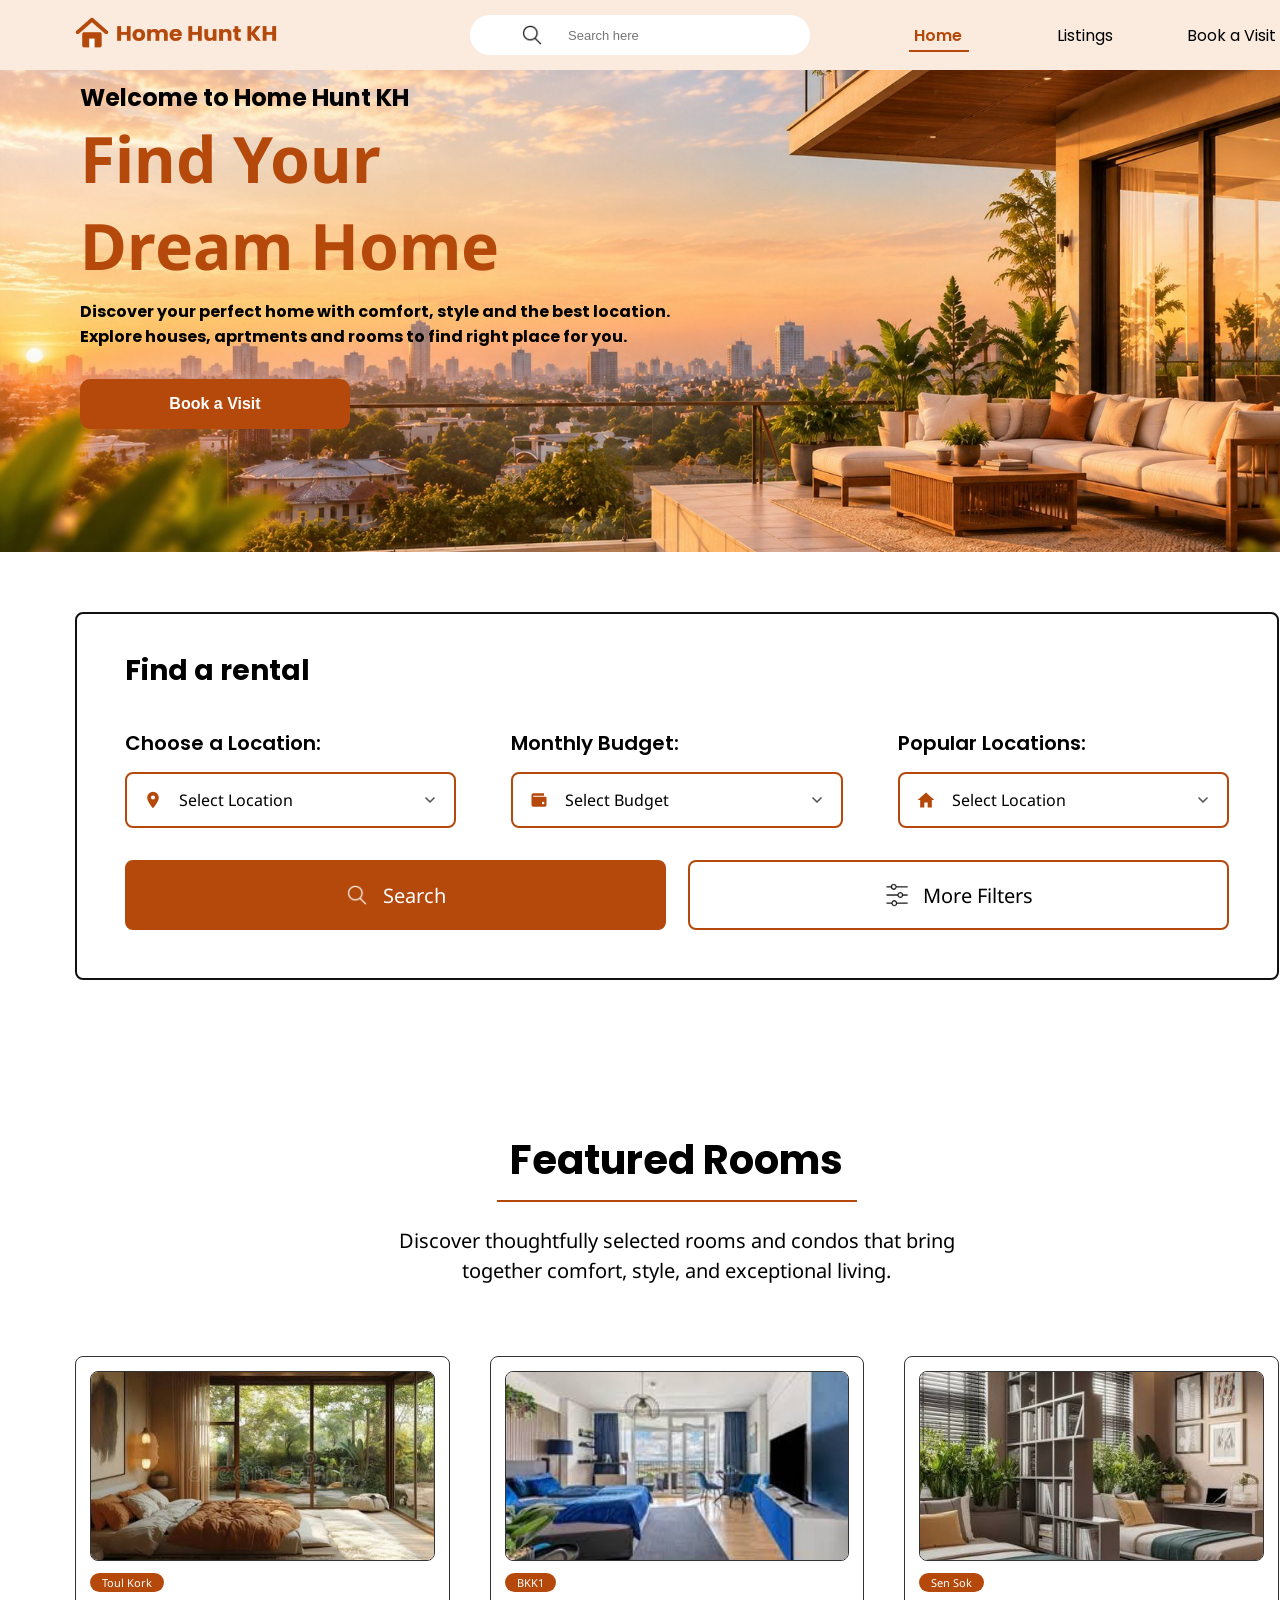
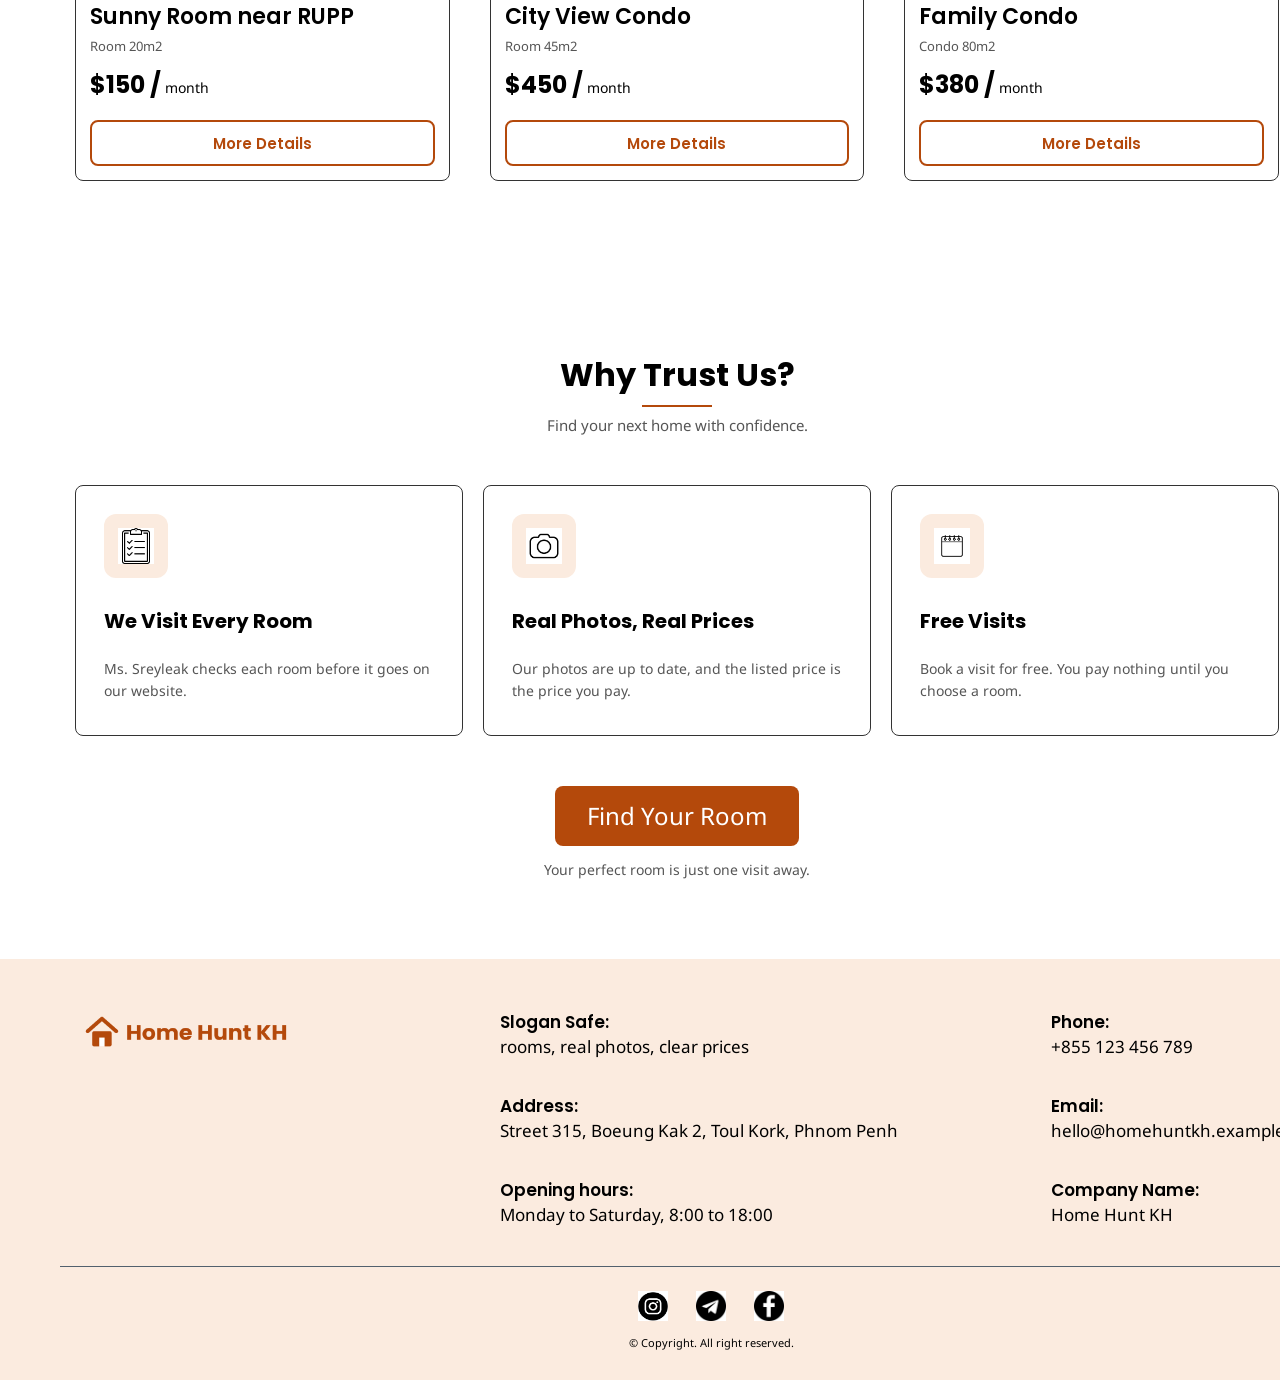
==== index.html @ c5d06da5 "New One" ====
<!DOCTYPE html>
<html lang="en">
<head>
    <meta charset="UTF-8">
    <meta name="viewport" content="width=device-width, initial-scale=1.0">
    <title>Home Page</title>
    <link rel="stylesheet" href="style.css">
    <link rel="icon" href="/Picture/">
    <link rel="preconnect" href="https://fonts.googleapis.com">
    <link rel="preconnect" href="https://fonts.gstatic.com" crossorigin>
    <link href="https://fonts.googleapis.com/css2?family=Noto+Sans:wght@400;600&family=Poppins:wght@400;600;700&display=swap" rel="stylesheet">
    <script>
        document.addEventListener('DOMContentLoaded', function () {
            const links = document.querySelectorAll('.nav-bar-header a');
            const currentPage = window.location.pathname.split('/').pop() || 'index.html';

            function setActive(activeLink) {
                links.forEach(function (l) {
                    l.classList.remove('active');
                });
                activeLink.classList.add('active');
            }

            links.forEach(function (link) {
                // if the link goes to the page you are on, mark it active
                if (link.getAttribute('href') === currentPage) {
                    setActive(link);
                }

                // when you click a link, move the active style to it
                link.addEventListener('click', function () {
                    setActive(link);
                });
            });
        });
    </script>
</head>
<body>

    <!--Top of the website-->
    <header>
        <div class="container-header">

            <div class="logo-icon-header">
                <img src="/image/logo.png" alt="logo" style="width: 231px; height: 47px;">
            </div>
            
            <div class="search-header">
                <div class="icon-search">
                    <img src="/image/icon search.jpg" alt="icon">
                    <input type="text" placeholder="Search here">
                </div>
            </div>

            <div class="nav-bar-header">
                <a href="#" class="active" data-text="Home">Home</a>
                <a href="#" data-text="Listings">Listings</a>
                <a href="#" data-text="Book a Visit">Book a Visit</a>
            </div>

        </div>
    </header>

    <!--Body of the website-->
    <main>
        <section>
            <div class="container-main">
                <div>
                    <span  class="t1">Welcome to Home Hunt KH</span>
                </div>
                <div>
                    <span  class="t2">Find Your</span>
                    <span  class="t-2">Dream Home</span>
                </div>
                <div class="box-text-main">
                    <span  class="t3">Discover your perfect home with comfort, style and the best location.
                    </span>
                    <span  class="t-3">Explore houses, aprtments and rooms to find right place for you.</span>
                </div>
                <div class="btn-main">
                    <button onclick="window.location.href='#'">Book a Visit</button>
                </div>
            </div>
        </section>

        <section>
            <div class="container-filter">
                <span>Find a rental</span>
                <div class="location-filter">
                    <label for="location">Choose a Location:</label>
                    <select id="location" name="location">
                        <option value="">Select Location</option>
                        <option value="phnom-penh">Phnom Penh</option>
                        <option value="battambang">Battambang</option>
                        <option value="siem-reap">Siem Reap</option>
                        <option value="kampot">Kampot</option>
                        <option value="kep">Kep</option>
                        <option value="preas-sihaknuk">Preas Sihaknuk</option>
                        <option value="koh-kong">Koh Kong</option>
                        <option value="mundulkiri">Mundulkiri</option>
                    </select>
                </div>
                <div class="monthly-filter">
                    <label for="budget">Monthly Budget:</label>

                    <select id="budget" name="budget">
                        <option value="">Select Budget</option>
                        <option value="49.99">$49.99 - $200</option>
                        <option value="200">$200 - $500</option>
                        <option value="500">$500 - $1,000</option>
                        <option value="1000">$1,000 - $1,500</option>
                        <option value="1500">$1,500 - $1,999</option>
                    </select>
                </div>
                <div class="located-filter">
                    <label for="location">Popular Locations:</label>

                    <select id="location" name="location">
                        <option value="">Select Location</option>
                        <option value="boeung-kak">Boeung Kak</option>
                        <option value="toul-kork">Toul Kork</option>
                        <option value="bkk1">BKK1</option>
                        <option value="russian-market">Russian Market</option>
                        <option value="sen-sok">Sen Sok</option>
                        <option value="chroy-changvar">Chroy Changvar</option>
                        <option value="tuol-tom-poung">Tuol Tom Poung</option>
                    </select>
                </div>

                <div class="search-main">
                    <img src="/image/icon search.jpg" alt="search" style="  width: 24px;
                    height: 24px;">
                    <a href="#">Search</a>
                </div>

                <div class="filter-more">
                    <img src="/image/filter.jpg" alt="more filters" style="  width: 24px;
                    height: 24px;">
                    <a href="more.html">More Filters</a>
                </div>
            </div>
        </section>

        <section>
            <div class="container-features">
                <div class="text-features">
                    <h3>Featured Rooms</h3>
                    <div class="line-feature"></div>
                    <p> 
                        Discover thoughtfully selected rooms and condos 
                        that bring together comfort, style, and exceptional living.
                    </p>
                </div>
                <div class="box1">
                    <img src="image/pic1.jpg" alt="Picture1" style="width: auto; height: 190px;">
                    <div class="tag1">
                        <p>Toul Kork</p>
                    </div>
                    <p>Sunny Room near RUPP</p>
                    <p>Room 20m2</p>
                    <span>$150 /</span><p>month</p>
                    <div class="button-box1">
                        <a href="#">More Details</a>
                    </div>
                </div>

                <div class="box2">
                    <img src="image/pic4.jpg" alt="Picture4">
                    <div class="tag2">
                        <p>BKK1</p>
                    </div>
                    <p>City View Condo</p>
                    <p>Room 45m2</p>
                    <span>$450 /</span><p>month</p>
                    <div class="button-box1">
                        <a href="#">More Details</a>
                    </div>
                </div>

                <div class="box3">
                    <img src="/image/pic7.jpg" alt="Picture7">
                    <div class="tag3">
                        <p>Sen Sok</p>
                    </div>
                    <p>Family Condo</p>
                    <p>Condo 80m2</p>
                    <span>$380 /</span><p>month</p>
                    <div class="button-box1">
                        <a href="#">More Details</a>
                    </div>
                </div>
            </div>
        </section>

        <section>
            <div class="container-trust">
                <div class="text-trust">
                    <h3>Why Trust Us?</h3>
                    <div class="line-feature"></div>
                    <p> 
                        Find your next home with confidence.
                    </p>
                </div>
                <div class="con1">
                    <img src="/image/check.jpg" alt="Icon">
                    <span>We Visit Every Room</span>
                    <p>
                        Ms. Sreyleak checks each room
                        before it goes on our website.
                    </p>
                </div>

                <div class="con2">
                    <img src="/image/camera.jpg" alt="Icon">
                    <span> Real Photos, Real Prices</span>
                    <p>
                        Our photos are up to date, and
                        the listed price is the price you pay.
                    </p>
                </div>

                <div class="con3">
                    <img src="/image/calendar.jpg" alt="Icon">
                    <span>Free Visits</span>
                    <p>
                        Book a visit for free.
                        You pay nothing until you choose a room.
                    </p>
                </div>

                <div class="con-find">
                    <a href="#">Find Your Room</a>
                    <p>Your perfect room is just one visit away.</p>
                </div>
            </div>
        </section>

    </main>

    <!--Footer of the website-->
     <footer>

        <div class="container-footer">
            <div class="logo-footer">
                <img src="/image/logo.png" alt="logo" style="width: 231px; height: 47px;">
            </div>

            <div class="text-left">
                <div>
                    <p>Slogan Safe:</p>
                    <p>rooms, real photos, clear prices</p>
                </div>

                <div>
                    <p>Address:</p>
                    <p>Street 315, Boeung Kak 2, Toul Kork, Phnom Penh</p>
                </div>

                <div>
                    <p>Opening hours:</p>
                    <p>Monday to Saturday, 8:00 to 18:00</p>
                </div>

            </div>

            <div class="text-right">
                <div>
                    <p>Phone:</p>
                    <p>+855 123 456 789</p>
                </div>
                <div>
                    <p>Email:</p>
                    <p>hello@homehuntkh.example</p>
                </div>

                <div>
                    <p>Company Name:</p>
                    <p>Home Hunt KH</p>
                </div>

            </div>

            <div class="line"></div>

            <div class="container-footer-social">
                <div><a href="#"><img src="/image/instagram.jpg" alt="instagram" style="width: 30px; height: 30px;"></a></div>
                <div><a href="#"><img src="/image/telegram.jpg"  alt="telegram" style="width: 30px; height: 30px;"></a></div>
                <div><a href="#"><img src="/image/facebook.jpg"  alt="facebook" style="width: 30px; height: 30px;"></a></div>
                <div>&copy; Copyright. All right reserved.</div>
            </div>
        </div>

     </footer>
</body>
</html>
---- style.css ----
*{
    margin: 0;
    padding: 0;
    box-sizing: border-box;
    overflow-x: hidden;
    width: 1440px;
}
/*Header of the website*/
header{
    position: fixed;
    top: 0;
    left: 0;
    width: 100%;
    z-index: 1000;
}
.container-header{
     width: 1440px;
    height: 70px;

    background-color: #FBEBDF;

    padding-left: 60px;

    display: flex;
    flex-direction: row;
    justify-content: space-around;
    align-items: center;

}
.icon-search {
    width: 340px;
    height: 40px;
    background-color: white;
    border-radius: 30px;
    padding-left: 50px;
    padding-right: 24px;
    display: flex;
    align-items: center;
    gap: 24px;
}

.icon-search img {
    width: 24px;
    height: 24px;
    }

    .icon-search input {
    flex: 1;
    border: none;
    outline: none;
    background: transparent;
    font-size: 13px;
}
.nav-bar-header{
    display: flex;
    justify-content: space-between;
    align-items: center;
    gap: 30px;

    font-family: 'Poppins', 'Noto Sans', sans-serif;
    font-size: 16px;

    margin-right: 150px;
}

.nav-bar-header a{
    position: relative;
    display: inline-flex;
    flex-direction: column;
    align-items: center;
    padding: 4px 0;

    text-decoration: none;
    color: #000;
    transition: color 0.3s ease;
}

.nav-bar-header a::before{
    content: attr(data-text);
    font-weight: 600;
    height: 0;
    overflow: hidden;
    visibility: hidden;
}

/* the line under the text */
.nav-bar-header a::after{
    content: "";
    position: absolute;
    left: 0;
    bottom: 0;
    width: 60px;
    height: 2px;
    background-color: #B4490B;          

    transform: scaleX(0);               
    transform-origin: left;             
    transition: transform 0.3s ease;

    margin-left: 29px;
}

/* on hover (and keyboard focus) */
.nav-bar-header a:hover,
.nav-bar-header a:focus-visible{
    color: #B4490B;
    font-weight: 600;
}

.nav-bar-header a:hover::after,
.nav-bar-header a:focus-visible::after{
    transform: scaleX(1);               
}
.nav-bar-header a.active{
    color: #B4490B;
    font-weight: 600;
}

.nav-bar-header a.active::after{
    transform: scaleX(1);
}
/*Hero Section*/
.container-main{
    width: 100%;
    height: 552px;

    display: flex;
    flex-direction: column;
    flex-wrap: wrap;

    padding-left: 80px;
    padding-top: 80px;

    background-image: url(/image/herosec.jpg);
    background-position: center;
    background-repeat: no-repeat;
    background-size: cover;
}
.box-text-main{
    margin-top: 10px;
}
.t1{
    font-size: 24px;
    font-family: 'Poppins', sans-serif;
    font-weight: bold;
}
.t2{
    font-size: 64px;
    color: #B4490B;
    font-family: 'Noto Sans', sans-serif;
    font-weight: bold;
}
.t-2{
    font-size: 64px;
    color: #B4490B;

    flex-direction: column;
    display: flex;

    font-family: 'Noto Sans', sans-serif;
    font-weight: bold;
}
.t3{
    font-size: 16px;
    font-family: 'Poppins', 'Noto Sans', sans-serif;
    font-weight: bold;
}
.t-3{
    font-size: 16px;

    flex-direction: column;
    display: flex;

    font-family: 'Poppins', sans-serif;
    font-weight: bold;
}
.btn-main{
    margin-top: 30px;
}
.btn-main button{
    width: 270px;
    height: 50px;

    background-color: #B4490B;
    color: #fff;

    font-size: 16px;
    font-weight: bold;

    border-radius: 10px;
    border: none;

    cursor: pointer;
}
/*filter in main*/
.container-filter{
    width: 1204px;
    margin: 60px 0 60px 75px;
    padding: 36px 48px 48px 48px;

    display: flex;
    flex-wrap: wrap;
    justify-content: space-between;

    background-color: #fff;
    border: 2px solid #111;
    border-radius: 8px;
}

.container-filter *{
    width: auto;
    overflow: visible;
}

.container-filter > span{
    flex: 0 0 100%;
    margin-bottom: 36px;

    font-family: 'Poppins', 'Noto Sans', sans-serif;
    font-size: 28px;
    font-weight: 700;
    color: #000;
}

.container-filter .location-filter,
.container-filter .monthly-filter,
.container-filter .located-filter{
    width: 30%;
    margin-bottom: 32px;
}

.container-filter label{
    display: block;
    margin-bottom: 14px;

    font-family: 'Poppins', 'Noto Sans', sans-serif;
    font-size: 20px;
    font-weight: 600;
    color: #000;
}

.container-filter select{
    width: 100%;
    height: 56px;
    padding: 0 44px 0 52px;

    font-family: 'Noto Sans', sans-serif;
    font-size: 16px;
    color: #000;

    background-color: #fff;
    border: 2px solid #B4490B;
    border-radius: 8px;
    outline: none;
    cursor: pointer;

    appearance: none;
    -webkit-appearance: none;

    background-repeat: no-repeat;
    background-position: 16px center, right 16px center;
    background-size: 20px 20px, 16px 16px;
}

.container-filter select:focus{
    box-shadow: 0 0 0 3px rgba(180, 73, 11, 0.25);
}

.container-filter .location-filter select{
    background-image:
        url("data:image/svg+xml,%3Csvg xmlns='http://www.w3.org/2000/svg' viewBox='0 0 24 24' fill='%23B4490B'%3E%3Cpath d='M12 2a7 7 0 0 0-7 7c0 5.2 7 13 7 13s7-7.8 7-13a7 7 0 0 0-7-7zm0 9.5a2.5 2.5 0 1 1 0-5 2.5 2.5 0 0 1 0 5z'/%3E%3C/svg%3E"),
        url("data:image/svg+xml,%3Csvg xmlns='http://www.w3.org/2000/svg' viewBox='0 0 24 24' fill='none' stroke='%23555' stroke-width='2.5' stroke-linecap='round' stroke-linejoin='round'%3E%3Cpolyline points='6 9 12 15 18 9'/%3E%3C/svg%3E");
}

.container-filter .monthly-filter select{
    background-image:
        url("data:image/svg+xml,%3Csvg xmlns='http://www.w3.org/2000/svg' viewBox='0 0 24 24' fill='%23B4490B'%3E%3Cpath d='M3 6a2 2 0 0 1 2-2h13v3H5v1h15a1 1 0 0 1 1 1v9a2 2 0 0 1-2 2H5a2 2 0 0 1-2-2V6zm14 8a1.5 1.5 0 1 0 0 3 1.5 1.5 0 0 0 0-3z'/%3E%3C/svg%3E"),
        url("data:image/svg+xml,%3Csvg xmlns='http://www.w3.org/2000/svg' viewBox='0 0 24 24' fill='none' stroke='%23555' stroke-width='2.5' stroke-linecap='round' stroke-linejoin='round'%3E%3Cpolyline points='6 9 12 15 18 9'/%3E%3C/svg%3E");
}

.container-filter .located-filter select{
    background-image:
        url("data:image/svg+xml,%3Csvg xmlns='http://www.w3.org/2000/svg' viewBox='0 0 24 24' fill='%23B4490B'%3E%3Cpath d='M12 3 2 12h3v9h5v-6h4v6h5v-9h3L12 3z'/%3E%3C/svg%3E"),
        url("data:image/svg+xml,%3Csvg xmlns='http://www.w3.org/2000/svg' viewBox='0 0 24 24' fill='none' stroke='%23555' stroke-width='2.5' stroke-linecap='round' stroke-linejoin='round'%3E%3Cpolyline points='6 9 12 15 18 9'/%3E%3C/svg%3E");
}

.container-filter .search-main,
.container-filter .filter-more{
    position: relative;
    width: 49%;
    height: 70px;

    display: flex;
    align-items: center;
    justify-content: center;
    gap: 14px;

    border: 2px solid #B4490B;
    border-radius: 8px;
}

.container-filter .search-main{
    background-color: #B4490B;
}

.container-filter .filter-more{
    background-color: #fff;
}

.container-filter .search-main img{
    filter: invert(1);
    mix-blend-mode: screen;
}

.container-filter .search-main a,
.container-filter .filter-more a{
    font-family: 'Noto Sans', sans-serif;
    font-size: 20px;
    text-decoration: none;
}

.container-filter .search-main a{
    color: #fff;
}

.container-filter .filter-more a{
    color: #000;
}

.container-filter .search-main a::after,
.container-filter .filter-more a::after{
    content: "";
    position: absolute;
    top: 0;
    left: 0;
    right: 0;
    bottom: 0;
}

.container-filter .search-main:hover{
    background-color: #8A3708;
}

.container-filter .filter-more:hover{
    background-color: #FBEBDF;
}
/*Featured Room od the website*/
.container-features{
    width: 1204px;
    margin: 90px 0 90px 75px;

    display: grid;
    grid-template-columns: repeat(3, 1fr);
    gap: 40px;
}

.container-features *{
    width: auto;
    overflow: visible;
}

.container-features .text-features{
    grid-column: 1 / -1;
    margin-bottom: 30px;
    text-align: center;
}

.container-features .text-features h3{
    font-family: 'Poppins', 'Noto Sans', sans-serif;
    font-size: 40px;
    font-weight: 700;
    color: #000;
}

.container-features .line-feature{
    width: 360px;
    height: 2px;
    margin: 10px auto 24px auto;
    background-color: #B4490B;
}

.container-features .text-features p{
    max-width: 640px;
    margin: 0 auto;
    font-family: 'Noto Sans', sans-serif;
    font-size: 20px;
    line-height: 1.5;
    color: #000;
}

.container-features .box1,
.container-features .box2,
.container-features .box3{
    padding: 14px;
    background: #fff;
    border: 1px solid #333;
    border-radius: 8px;
}

.container-features .box1 img,
.container-features .box2 img,
.container-features .box3 img{
    display: block;
    width: 100% !important;
    height: 190px !important;
    overflow: hidden;
    object-fit: cover;
    object-position: center;
    background-color: #E9E1DA;
    border: 1px solid #333;
    border-radius: 8px;
}

.container-features .tag1,
.container-features .tag2,
.container-features .tag3{
    display: inline-block;
    margin-top: 12px;
    padding: 2px 12px;
    background-color: #B4490B;
    border-radius: 20px;
}

.container-features .tag1 p,
.container-features .tag2 p,
.container-features .tag3 p{
    font-family: 'Noto Sans', sans-serif;
    font-size: 11px;
    color: #fff;
}

.container-features .box1 > p:nth-of-type(1),
.container-features .box2 > p:nth-of-type(1),
.container-features .box3 > p:nth-of-type(1){
    margin-top: 8px;
    font-family: 'Poppins', 'Noto Sans', sans-serif;
    font-size: 22px;
    font-weight: 600;
    color: #000;
}

.container-features .box1 > p:nth-of-type(2),
.container-features .box2 > p:nth-of-type(2),
.container-features .box3 > p:nth-of-type(2){
    margin-top: 4px;
    font-family: 'Noto Sans', sans-serif;
    font-size: 13px;
    color: #555;
}

.container-features .box1 > span,
.container-features .box2 > span,
.container-features .box3 > span{
    display: inline-block;
    margin-top: 12px;
    font-family: 'Poppins', 'Noto Sans', sans-serif;
    font-size: 24px;
    font-weight: 700;
    color: #000;
}

.container-features .box1 > p:nth-of-type(3),
.container-features .box2 > p:nth-of-type(3),
.container-features .box3 > p:nth-of-type(3){
    display: inline;
    margin-left: 4px;
    font-family: 'Noto Sans', sans-serif;
    font-size: 14px;
    color: #000;
}

.container-features .button-box1{
    margin-top: 18px;
}

.container-features .button-box1 a{
    display: flex;
    align-items: center;
    justify-content: center;
    height: 46px;

    font-family: 'Poppins', 'Noto Sans', sans-serif;
    font-size: 15px;
    font-weight: 600;
    text-decoration: none;
    color: #B4490B;

    background-color: #fff;
    border: 2px solid #B4490B;
    border-radius: 8px;
    transition: background-color 0.2s ease, color 0.2s ease;
}

.container-features .button-box1 a:hover{
    background-color: #B4490B;
    color: #fff;
}

@media (max-width: 1200px){
    .container-features{
        width: auto;
        margin: 70px 16px;
        grid-template-columns: repeat(2, 1fr);
        gap: 30px;
    }
}

@media (max-width: 650px){
    .container-features{
        grid-template-columns: 1fr;
    }

    .container-features .text-features h3{
        font-size: 30px;
    }

    .container-features .line-feature{
        width: 240px;
    }

    .container-features .text-features p{
        font-size: 16px;
    }
}
/*Why Trust Us of the website*/
.container-trust{
    width: 1204px;
    margin: 80px 0 80px 75px;

    display: grid;
    grid-template-columns: repeat(3, 1fr);
    gap: 20px;
}

.container-trust *{
    width: auto;
    overflow: visible;
}

.container-trust .text-trust{
    grid-column: 1 / -1;
    margin-bottom: 30px;
    text-align: center;
}

.container-trust .text-trust h3{
    font-family: 'Poppins', 'Noto Sans', sans-serif;
    font-size: 32px;
    font-weight: 700;
    color: #000;
}

.container-trust .text-trust p{
    margin-top: 8px;
    font-family: 'Noto Sans', sans-serif;
    font-size: 15px;
    color: #555;
}

.container-trust .line-feature{
    width: 70px;
    height: 2px;
    margin: 6px auto 0 auto;
    background-color: #B4490B;
    order: 3;
}

.container-trust .con1,
.container-trust .con2,
.container-trust .con3{
    padding: 28px 28px 32px 28px;
    background: #fff;
    border: 1px solid #333;
    border-radius: 8px;
}

.container-trust .con1 img,
.container-trust .con2 img,
.container-trust .con3 img{
    display: block;
    width: 64px;
    height: 64px;
    padding: 14px;
    object-fit: contain;
    background-color: #FBEBDF;
    border-radius: 12px;
}

.container-trust .con1 span,
.container-trust .con2 span,
.container-trust .con3 span{
    display: block;
    margin-top: 28px;
    font-family: 'Poppins', 'Noto Sans', sans-serif;
    font-size: 20px;
    font-weight: 700;
    color: #000;
}

.container-trust .con1 p,
.container-trust .con2 p,
.container-trust .con3 p{
    margin-top: 22px;
    font-family: 'Noto Sans', sans-serif;
    font-size: 14px;
    line-height: 1.6;
    color: #555;
}

.container-trust .con-find{
    grid-column: 1 / -1;
    margin-top: 30px;

    display: flex;
    flex-direction: column;
    align-items: center;
    gap: 14px;
}

.container-trust .con-find a{
    display: inline-flex;
    align-items: center;
    justify-content: center;
    height: 60px;
    padding: 0 32px;

    font-family: 'Noto Sans', sans-serif;
    font-size: 24px;
    text-decoration: none;
    color: #fff;

    background-color: #B4490B;
    border-radius: 8px;
    transition: background-color 0.2s ease;
}

.container-trust .con-find a:hover{
    background-color: #9a3b08;
}

.container-trust .con-find p{
    font-family: 'Noto Sans', sans-serif;
    font-size: 14px;
    color: #555;
}

@media (max-width: 1200px){
    .container-trust{
        width: auto;
        margin: 60px 16px;
        grid-template-columns: repeat(2, 1fr);
    }
}

@media (max-width: 650px){
    .container-trust{
        grid-template-columns: 1fr;
    }

    .container-trust .text-trust h3{
        font-size: 26px;
    }

    .container-trust .con-find a{
        font-size: 20px;
    }
}   
/*Footer of the website*/
footer{
    width: 100%;
    background-color: #FBEBDF;
}

footer .container-footer{
    width: 1440px;
    padding: 50px 60px 30px 60px;

    display: grid;
    grid-template-columns: repeat(3, 440px);
    align-items: start;
}

footer .container-footer *{
    width: auto;
    overflow: visible;
}
.logo-footer{
    margin-left: 10px;
}
footer .container-footer .text-left{
    display: flex;
    flex-direction: column;
    gap: 35px;
}

footer .container-footer .text-right{
    display: grid;
    grid-template-columns: max-content;
    justify-content: end;
    row-gap: 35px;
    padding-right: 95px;
}
footer .container-footer p{
    margin: 0;
    font-family: 'Noto Sans', sans-serif;
    font-size: 17px;
    color: #000;
    white-space: nowrap;
}

footer .container-footer p:first-child{
    font-family: 'Poppins', 'Noto Sans', sans-serif;
    font-weight: 600;
}

footer .container-footer .line{
    grid-column: 1 / -1;
    height: 1px;
    background-color: #52606D;
    margin: 40px 18px 24px 0;
}

footer .container-footer .container-footer-social{
    grid-column: 1 / -1;
    margin-right: 18px;

    display: flex;
    flex-direction: row;
    flex-wrap: wrap;
    justify-content: center;
    align-items: center;
    gap: 14px 28px;
}

footer .container-footer .container-footer-social > div{
    flex: 0 0 auto;
}

footer .container-footer .container-footer-social a{
    display: block;
    line-height: 0;
}

footer .container-footer .container-footer-social img{
    display: block;
    border-radius: 50%;
}

footer .container-footer .container-footer-social > div:last-child{
    flex: 0 0 100%;
    text-align: center;
    font-family: 'Noto Sans', sans-serif;
    font-size: 11px;
    color: #000;
}
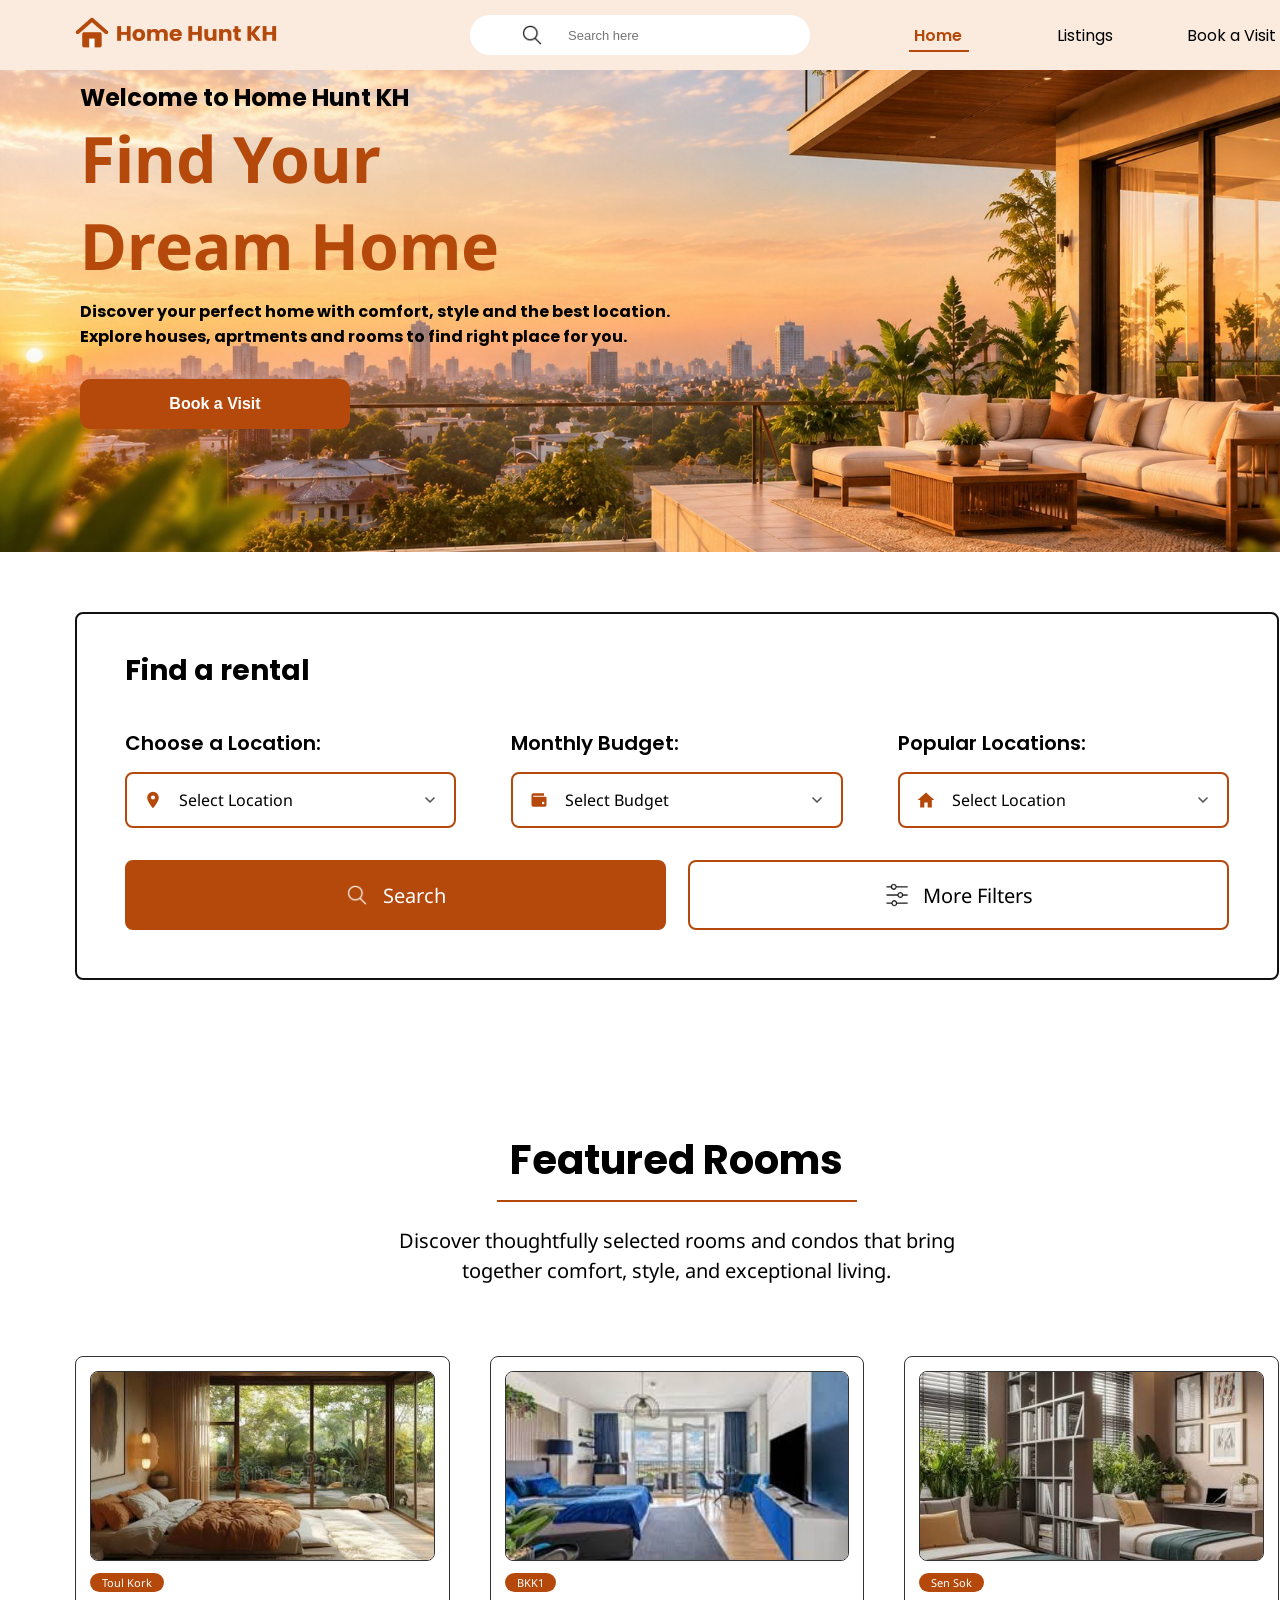
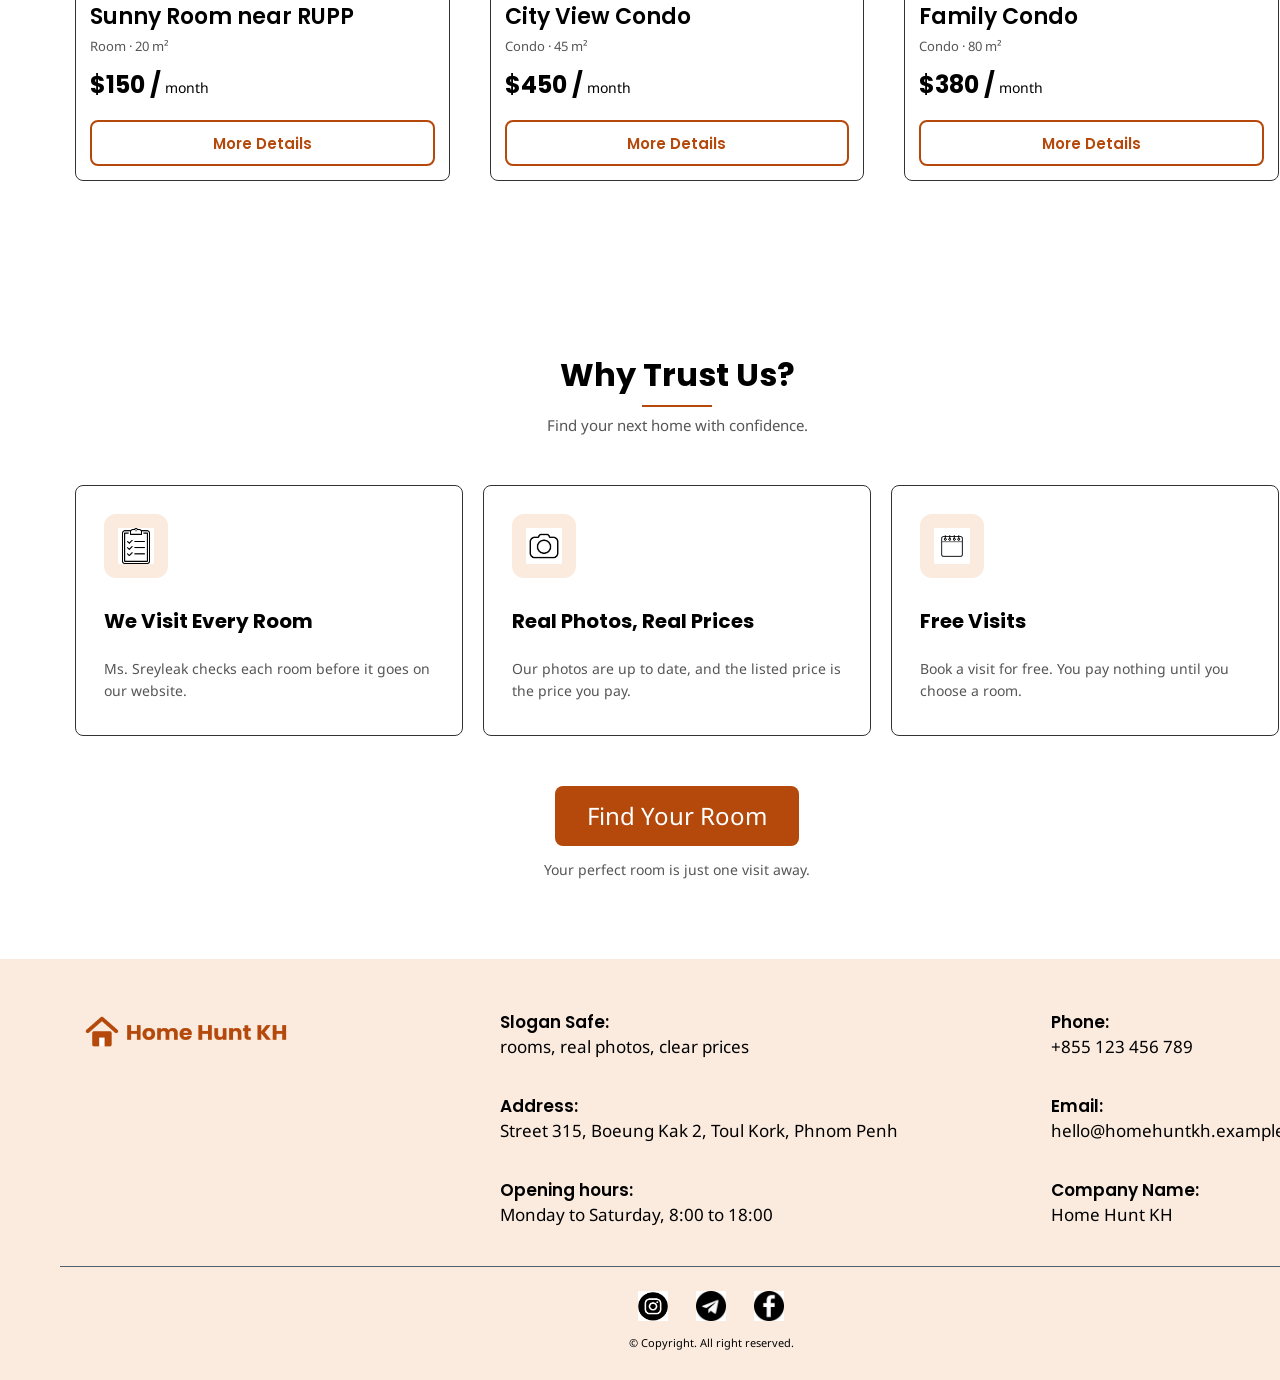
==== commit da0a277c: "The new one" ====
--- a/index.html
+++ b/index.html
@@ -5,10 +5,12 @@
     <meta name="viewport" content="width=device-width, initial-scale=1.0">
     <title>Home Page</title>
     <link rel="stylesheet" href="style.css">
-    <link rel="icon" href="/Picture/">
     <link rel="preconnect" href="https://fonts.googleapis.com">
     <link rel="preconnect" href="https://fonts.gstatic.com" crossorigin>
     <link href="https://fonts.googleapis.com/css2?family=Noto+Sans:wght@400;600&family=Poppins:wght@400;600;700&display=swap" rel="stylesheet">
+    <link rel="icon" href="/image/icon.png">
+    <script src="rooms.js" defer></script>
+    <script src="main.js" defer></script>
     <script>
         document.addEventListener('DOMContentLoaded', function () {
             const links = document.querySelectorAll('.nav-bar-header a');
@@ -53,9 +55,9 @@
             </div>
 
             <div class="nav-bar-header">
-                <a href="#" class="active" data-text="Home">Home</a>
-                <a href="#" data-text="Listings">Listings</a>
-                <a href="#" data-text="Book a Visit">Book a Visit</a>
+                <a href="index.html" class="active" data-text="Home">Home</a>
+                <a href="listing.html" data-text="Listings">Listings</a>
+                <a href="booknow.html" data-text="Book a Visit">Book a Visit</a>
             </div>
 
         </div>
@@ -78,7 +80,7 @@
                     <span  class="t-3">Explore houses, aprtments and rooms to find right place for you.</span>
                 </div>
                 <div class="btn-main">
-                    <button onclick="window.location.href='#'">Book a Visit</button>
+                    <button onclick="window.location.href='booknow.html'">Book a Visit</button>
                 </div>
             </div>
         </section>
@@ -157,7 +159,7 @@
                         <p>Toul Kork</p>
                     </div>
                     <p>Sunny Room near RUPP</p>
-                    <p>Room 20m2</p>
+                    <p>Room · 20 m²</p>
                     <span>$150 /</span><p>month</p>
                     <div class="button-box1">
                         <a href="#">More Details</a>
@@ -170,7 +172,7 @@
                         <p>BKK1</p>
                     </div>
                     <p>City View Condo</p>
-                    <p>Room 45m2</p>
+                    <p>Condo · 45 m²</p>
                     <span>$450 /</span><p>month</p>
                     <div class="button-box1">
                         <a href="#">More Details</a>
@@ -183,7 +185,7 @@
                         <p>Sen Sok</p>
                     </div>
                     <p>Family Condo</p>
-                    <p>Condo 80m2</p>
+                    <p>Condo · 80 m²</p>
                     <span>$380 /</span><p>month</p>
                     <div class="button-box1">
                         <a href="#">More Details</a>
--- a/style.css
+++ b/style.css
@@ -4,6 +4,7 @@
     box-sizing: border-box;
     overflow-x: hidden;
     width: 1440px;
+    scroll-behavior: smooth;
 }
 /*Header of the website*/
 header{
@@ -344,7 +345,7 @@
 .container-filter .filter-more:hover{
     background-color: #FBEBDF;
 }
-/*Featured Room od the website*/
+/*Featured Room of the website*/
 .container-features{
     width: 1204px;
     margin: 90px 0 90px 75px;
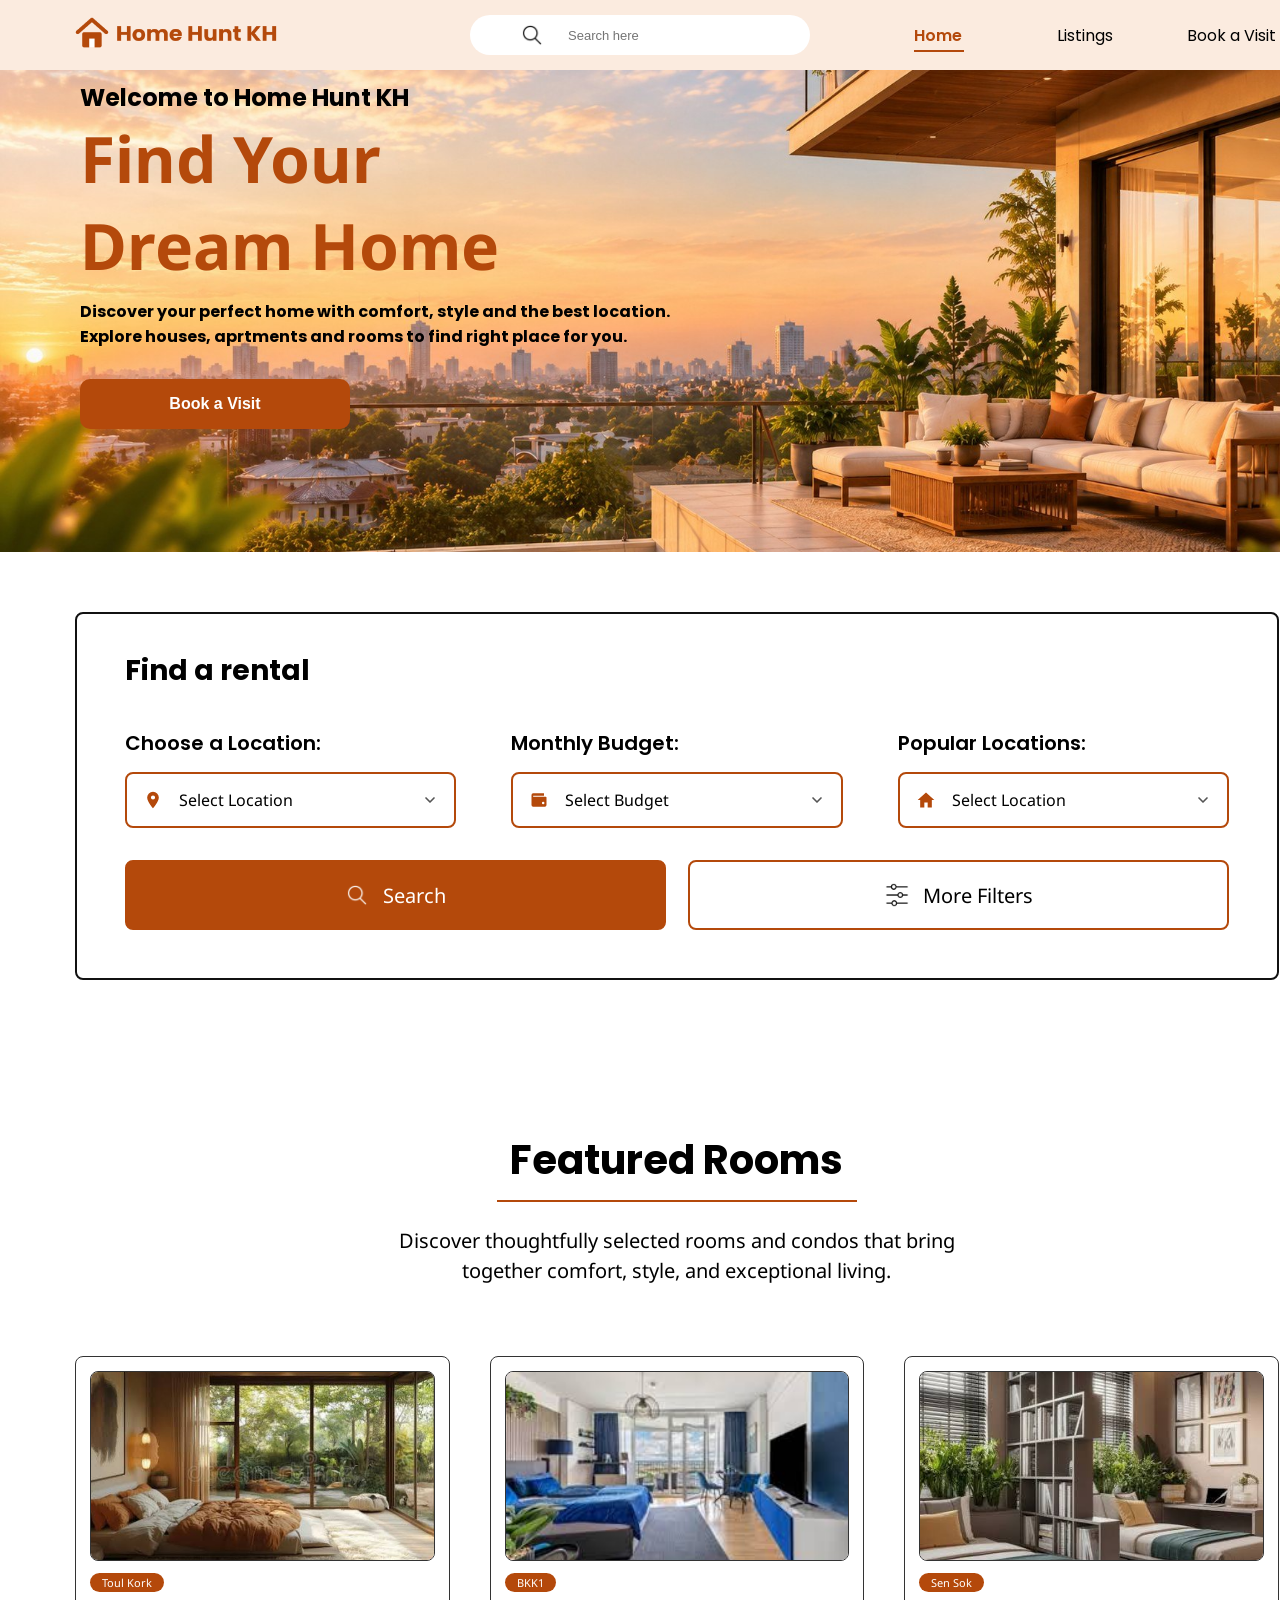
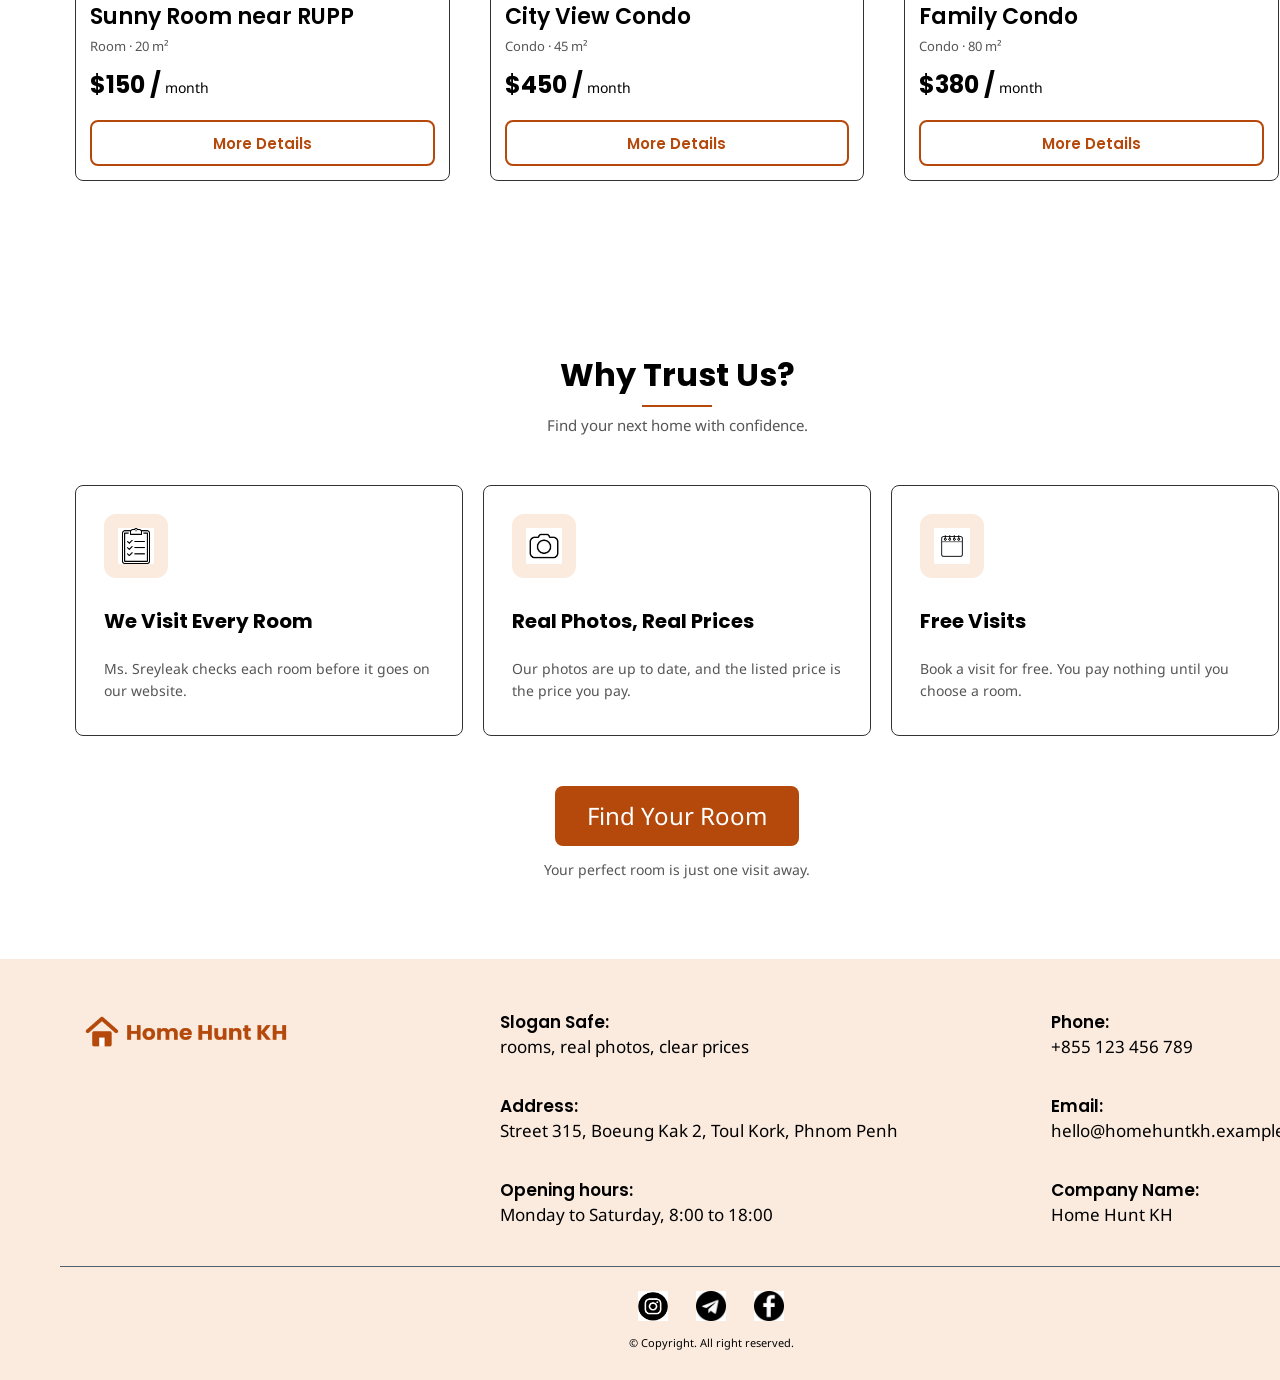
==== commit d5807500: "Finally we made it" ====
--- a/index.html
+++ b/index.html
@@ -162,7 +162,7 @@
                     <p>Room · 20 m²</p>
                     <span>$150 /</span><p>month</p>
                     <div class="button-box1">
-                        <a href="#">More Details</a>
+                        <a href="pro1.html">More Details</a>
                     </div>
                 </div>
 
@@ -175,7 +175,7 @@
                     <p>Condo · 45 m²</p>
                     <span>$450 /</span><p>month</p>
                     <div class="button-box1">
-                        <a href="#">More Details</a>
+                        <a href="pro4.html">More Details</a>
                     </div>
                 </div>
 
@@ -188,7 +188,7 @@
                     <p>Condo · 80 m²</p>
                     <span>$380 /</span><p>month</p>
                     <div class="button-box1">
-                        <a href="#">More Details</a>
+                        <a href="pro7.html">More Details</a>
                     </div>
                 </div>
             </div>
@@ -231,7 +231,7 @@
                 </div>
 
                 <div class="con-find">
-                    <a href="#">Find Your Room</a>
+                    <a href="listing.html">Find Your Room</a>
                     <p>Your perfect room is just one visit away.</p>
                 </div>
             </div>
--- a/style.css
+++ b/style.css
@@ -90,7 +90,7 @@
     position: absolute;
     left: 0;
     bottom: 0;
-    width: 60px;
+    width: 50px;
     height: 2px;
     background-color: #B4490B;          
 
@@ -98,7 +98,7 @@
     transform-origin: left;             
     transition: transform 0.3s ease;
 
-    margin-left: 29px;
+    margin-left: 34px;
 }
 
 /* on hover (and keyboard focus) */
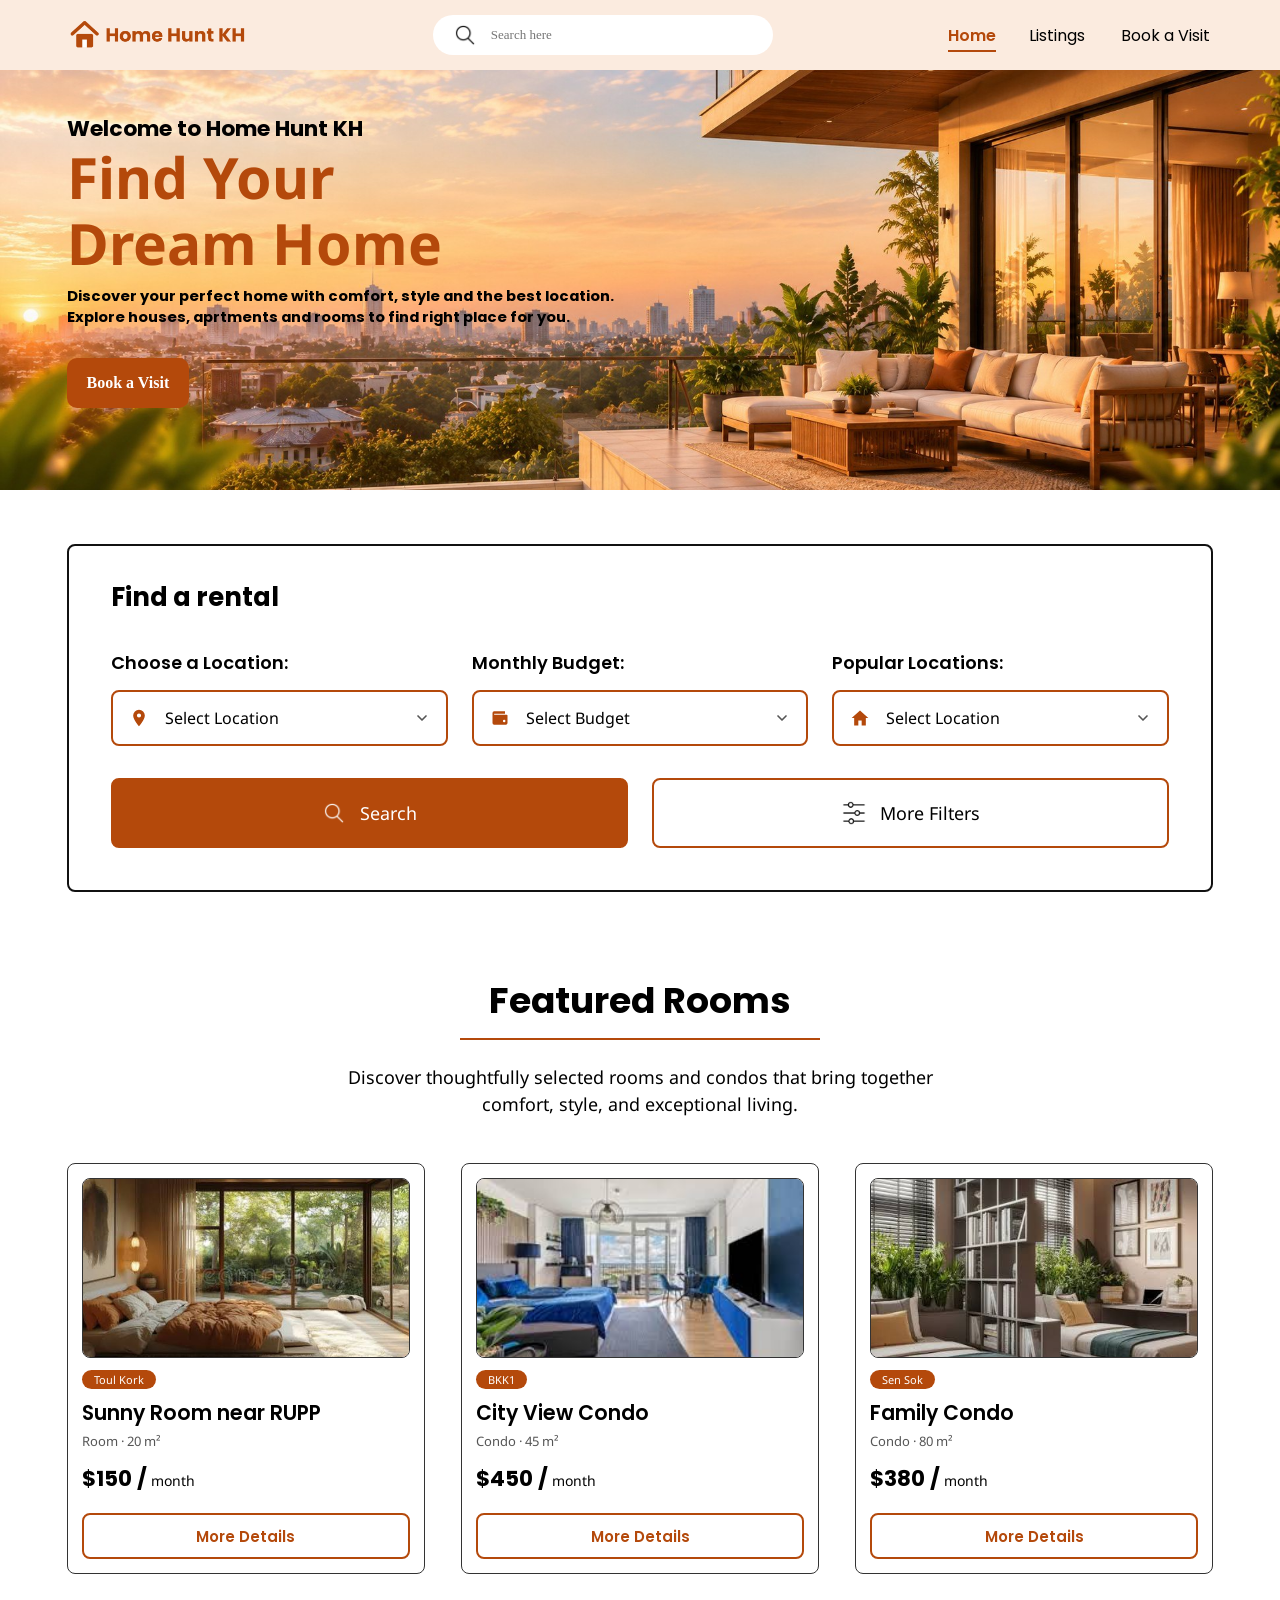
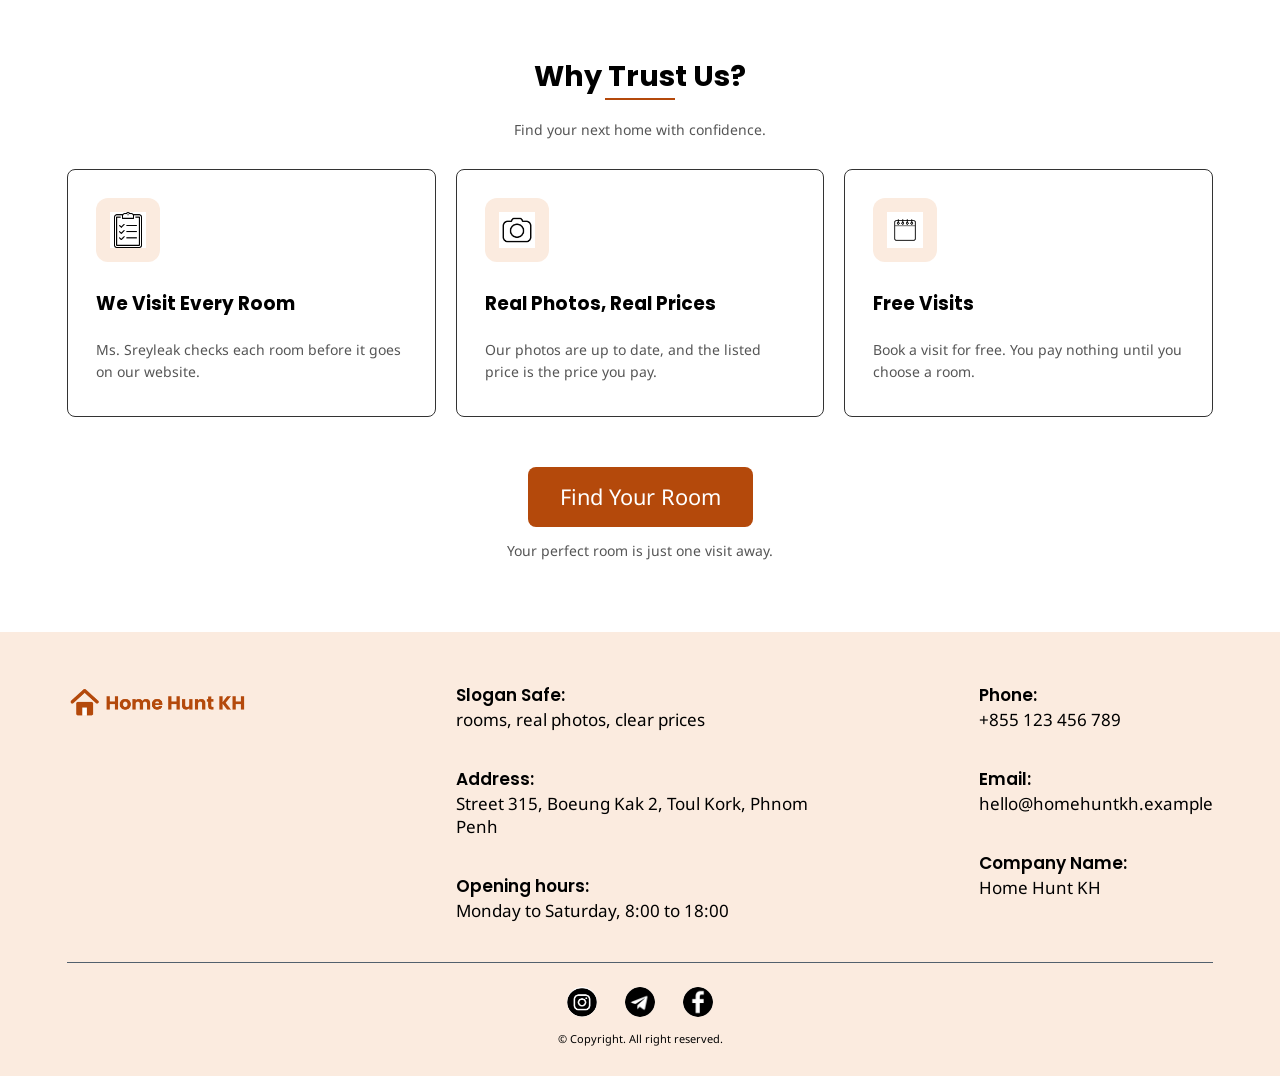
==== commit df91ac9f: "No More" ====
--- a/index.html
+++ b/index.html
@@ -88,6 +88,7 @@
         <section>
             <div class="container-filter">
                 <span>Find a rental</span>
+                
                 <div class="location-filter">
                     <label for="location">Choose a Location:</label>
                     <select id="location" name="location">
--- a/style.css
+++ b/style.css
@@ -1,67 +1,178 @@
-*{
+/* ==========================================================
+   RESPONSIVE + ALIGNED STYLESHEET
+   One shared content width (--max) and one shared side gutter
+   (--edge) are used by the header, hero text, filter, rooms,
+   trust section and footer, so every section starts and ends
+   on the same left / right line on every screen size.
+
+   Needs this in the <head> of every HTML page:
+   <meta name="viewport" content="width=device-width, initial-scale=1">
+   ========================================================== */
+
+:root{
+    --brand: #B4490B;
+    --brand-dark: #8A3708;
+    --cream: #FBEBDF;
+
+    --max: 1290px;                         /* content width on big screens   */
+    --edge: clamp(16px, 5.2vw, 75px);      /* side gutter                    */
+    --header-h: 70px;                      /* header height (grows on phones)*/
+    --logo-shift: -10px;                   /* nudge logo left/right to line up (0 = none) */
+
+    /* side padding for FULL-WIDTH bars (header, hero, footer):
+       centres the content at --max and never goes below --edge */
+    --pad: max(var(--edge), calc((100% - var(--max)) / 2));
+    /* width + centring for BOXED sections (filter, rooms, trust) */
+    --box: min(var(--max), calc(100% - 2 * var(--edge)));
+}
+
+*,
+*::before,
+*::after{
     margin: 0;
     padding: 0;
     box-sizing: border-box;
+}
+
+html{
+    scroll-behavior: smooth;
+    scroll-padding-top: calc(var(--header-h) + 10px);
+    -webkit-text-size-adjust: 100%;
+}
+
+body{
+    width: 100%;
     overflow-x: hidden;
-    width: 1440px;
-    scroll-behavior: smooth;
-}
-/*Header of the website*/
+    overflow-x: clip;
+}
+
+img{
+    display: block;
+    max-width: 100%;
+}
+
+button, input, select{
+    font: inherit;
+}
+
+@media (prefers-reduced-motion: reduce){
+    *{ scroll-behavior: auto !important; transition: none !important; }
+}
+
+
+/* ==========================================================
+   HEADER
+   ========================================================== */
 header{
     position: fixed;
     top: 0;
     left: 0;
     width: 100%;
     z-index: 1000;
-}
+    background-color: var(--cream);
+}
+
 .container-header{
-     width: 1440px;
-    height: 70px;
-
-    background-color: #FBEBDF;
-
-    padding-left: 60px;
+    width: 100%;
+    min-height: var(--header-h);
+    padding: 0 var(--pad);
+    background-color: var(--cream);
 
     display: flex;
     flex-direction: row;
-    justify-content: space-around;
-    align-items: center;
-
-}
-.icon-search {
-    width: 340px;
+    justify-content: space-between;
+    align-items: center;
+    gap: 12px 24px;
+}
+
+.container-header > *:first-child{ flex: 0 0 auto; }
+
+/* logo (icon + name) in the header and footer: same size rules, scales with the screen */
+.logo-icon-header,
+.logo-footer{
+    display: flex;
+    flex: 0 0 auto;
+    align-items: center;
+    gap: clamp(6px, 0.8vw, 10px);
+    margin: 0;
+    padding: 0;
+    line-height: 1;
+    text-decoration: none;
+}
+
+.logo-icon-header a,
+.logo-footer a{
+    display: flex;
+    align-items: center;
+    gap: inherit;
+    text-decoration: none;
+    color: inherit;
+}
+
+.logo-icon-header img,
+.logo-footer img{
+    display: block;
+    width: auto !important;
+    max-width: none;
+    height: clamp(30px, 3.3vw, 47px) !important;
+    margin: 0 0 0 var(--logo-shift);
+    padding: 0;
+}
+
+.logo-icon-header :is(span, p, h1, h2, h3),
+footer .container-footer .logo-footer :is(span, p, h1, h2, h3){
+    margin: 0;
+    font-family: 'Poppins', 'Noto Sans', sans-serif;
+    font-size: clamp(17px, 1.6vw, 22px);
+    font-weight: 700;
+    line-height: 1.1;
+    color: var(--brand);
+    white-space: nowrap;
+}
+
+.search-header{
+    flex: 0 1 340px;
+    min-width: 0;
+}
+
+.icon-search{
+    width: 100%;
+    min-width: 0;
     height: 40px;
-    background-color: white;
+    padding: 0 24px 0 20px;
+
+    background-color: #fff;
     border-radius: 30px;
-    padding-left: 50px;
-    padding-right: 24px;
-    display: flex;
-    align-items: center;
-    gap: 24px;
-}
-
-.icon-search img {
+
+    display: flex;
+    align-items: center;
+    gap: 14px;
+}
+
+.icon-search img{
+    flex: 0 0 auto;
     width: 24px;
     height: 24px;
-    }
-
-    .icon-search input {
+}
+
+.icon-search input{
     flex: 1;
+    min-width: 0;
     border: none;
     outline: none;
     background: transparent;
     font-size: 13px;
 }
+
 .nav-bar-header{
     display: flex;
-    justify-content: space-between;
+    justify-content: flex-end;
     align-items: center;
     gap: 30px;
+    margin: 0;
 
     font-family: 'Poppins', 'Noto Sans', sans-serif;
     font-size: 16px;
-
-    margin-right: 150px;
 }
 
 .nav-bar-header a{
@@ -73,9 +184,11 @@
 
     text-decoration: none;
     color: #000;
+    white-space: nowrap;
     transition: color 0.3s ease;
 }
 
+/* invisible bold copy of the text: stops the menu jumping when it turns bold */
 .nav-bar-header a::before{
     content: attr(data-text);
     font-weight: 600;
@@ -84,105 +197,146 @@
     visibility: hidden;
 }
 
-/* the line under the text */
+/* line under the text (centred, as wide as the text) */
 .nav-bar-header a::after{
     content: "";
     position: absolute;
     left: 0;
+    right: 0;
     bottom: 0;
-    width: 50px;
     height: 2px;
-    background-color: #B4490B;          
-
-    transform: scaleX(0);               
-    transform-origin: left;             
+    background-color: var(--brand);
+
+    transform: scaleX(0);
+    transform-origin: center;
     transition: transform 0.3s ease;
-
-    margin-left: 34px;
-}
-
-/* on hover (and keyboard focus) */
+}
+
 .nav-bar-header a:hover,
-.nav-bar-header a:focus-visible{
-    color: #B4490B;
+.nav-bar-header a:focus-visible,
+.nav-bar-header a.active{
+    color: var(--brand);
     font-weight: 600;
 }
 
 .nav-bar-header a:hover::after,
-.nav-bar-header a:focus-visible::after{
-    transform: scaleX(1);               
-}
-.nav-bar-header a.active{
-    color: #B4490B;
-    font-weight: 600;
-}
-
+.nav-bar-header a:focus-visible::after,
 .nav-bar-header a.active::after{
     transform: scaleX(1);
 }
-/*Hero Section*/
+
+/* header: logo + search on the first row, menu on its own row */
+@media (max-width: 900px){
+    :root{ --header-h: 118px; }
+
+    .container-header{
+        padding-top: 10px;
+        padding-bottom: 8px;
+        flex-wrap: wrap;
+    }
+    .search-header{
+        flex: 1 1 180px;
+        max-width: 340px;
+    }
+    .nav-bar-header{
+        order: 3;
+        flex: 0 0 100%;
+        justify-content: flex-start;
+        gap: 22px;
+        font-size: 14px;
+
+        overflow-x: auto;
+        padding-bottom: 2px;
+        scrollbar-width: none;
+    }
+    .nav-bar-header::-webkit-scrollbar{ display: none; }
+}
+
+@media (max-width: 480px){
+    .icon-search{ height: 38px; gap: 10px; padding: 0 14px; }
+    .nav-bar-header{ gap: 18px; font-size: 13px; }
+}
+
+@media (max-width: 360px){
+    .search-header{ flex-basis: 120px; }
+    .icon-search{ padding: 0 12px; gap: 8px; }
+    .nav-bar-header{ gap: 14px; font-size: 12.5px; }
+}
+
+/* phone turned sideways: header scrolls away instead of covering the screen */
+@media (max-height: 500px) and (orientation: landscape) and (max-width: 900px){
+    header{ position: absolute; }
+}
+
+@media (hover: none) and (pointer: coarse){
+    .nav-bar-header a{ padding: 8px 0; }
+}
+
+
+/* ==========================================================
+   HERO
+   ========================================================== */
 .container-main{
     width: 100%;
-    height: 552px;
+    min-height: clamp(380px, 38.3vw, 552px);
+    padding: calc(var(--header-h) + 10px) var(--pad) 50px;
 
     display: flex;
     flex-direction: column;
-    flex-wrap: wrap;
-
-    padding-left: 80px;
-    padding-top: 80px;
+    align-items: flex-start;
+    justify-content: center;
 
     background-image: url(/image/herosec.jpg);
     background-position: center;
     background-repeat: no-repeat;
     background-size: cover;
 }
-.box-text-main{
-    margin-top: 10px;
-}
+
+.container-main > *{ max-width: 100%; }
+.container-main p{ overflow-wrap: anywhere; }
+
+.box-text-main{ margin-top: 10px; }
+
 .t1{
-    font-size: 24px;
+    font-size: clamp(16px, 1.7vw, 24px);
     font-family: 'Poppins', sans-serif;
     font-weight: bold;
 }
-.t2{
-    font-size: 64px;
-    color: #B4490B;
+
+.t2,
+.t-2{
+    font-size: clamp(30px, 4.45vw, 64px);
+    line-height: 1.15;
+    color: var(--brand);
     font-family: 'Noto Sans', sans-serif;
     font-weight: bold;
 }
+
 .t-2{
-    font-size: 64px;
-    color: #B4490B;
-
+    display: flex;
     flex-direction: column;
-    display: flex;
-
-    font-family: 'Noto Sans', sans-serif;
+}
+
+.t3,
+.t-3{
+    font-size: clamp(14px, 1.15vw, 16px);
+    font-family: 'Poppins', 'Noto Sans', sans-serif;
     font-weight: bold;
 }
-.t3{
-    font-size: 16px;
-    font-family: 'Poppins', 'Noto Sans', sans-serif;
-    font-weight: bold;
-}
+
 .t-3{
-    font-size: 16px;
-
+    display: flex;
     flex-direction: column;
-    display: flex;
-
-    font-family: 'Poppins', sans-serif;
-    font-weight: bold;
-}
-.btn-main{
-    margin-top: 30px;
-}
+}
+
+.btn-main{ margin-top: 30px; }
+
 .btn-main button{
-    width: 270px;
+    width: min(270px, 100%);
     height: 50px;
-
-    background-color: #B4490B;
+    padding: 0 20px;
+
+    background-color: var(--brand);
     color: #fff;
 
     font-size: 16px;
@@ -190,35 +344,50 @@
 
     border-radius: 10px;
     border: none;
-
     cursor: pointer;
-}
-/*filter in main*/
+    transition: background-color 0.2s ease;
+}
+
+.btn-main button:hover{ background-color: var(--brand-dark); }
+
+@media (max-width: 768px){
+    .container-main{
+        background-position: 60% center;
+        padding-bottom: 40px;
+    }
+    .btn-main{ margin-top: 22px; }
+    .btn-main button{ height: 48px; }
+}
+
+@media (max-width: 480px){
+    .btn-main button{ height: 46px; font-size: 15px; }
+}
+
+
+/* ==========================================================
+   FILTER BOX
+   6-column grid: selects take 2 columns each (3 per row),
+   the two buttons take 3 columns each (2 per row).
+   ========================================================== */
 .container-filter{
-    width: 1204px;
-    margin: 60px 0 60px 75px;
-    padding: 36px 48px 48px 48px;
-
-    display: flex;
-    flex-wrap: wrap;
-    justify-content: space-between;
+    width: var(--box);
+    margin: clamp(40px, 4.2vw, 60px) auto;
+    padding: clamp(20px, 2.5vw, 36px) clamp(16px, 3.3vw, 48px) clamp(24px, 3.3vw, 48px);
+
+    display: grid;
+    grid-template-columns: repeat(6, minmax(0, 1fr));
+    gap: 32px 24px;
 
     background-color: #fff;
     border: 2px solid #111;
     border-radius: 8px;
 }
 
-.container-filter *{
-    width: auto;
-    overflow: visible;
-}
-
 .container-filter > span{
-    flex: 0 0 100%;
-    margin-bottom: 36px;
-
-    font-family: 'Poppins', 'Noto Sans', sans-serif;
-    font-size: 28px;
+    grid-column: 1 / -1;
+
+    font-family: 'Poppins', 'Noto Sans', sans-serif;
+    font-size: clamp(20px, 2vw, 28px);
     font-weight: 700;
     color: #000;
 }
@@ -226,8 +395,8 @@
 .container-filter .location-filter,
 .container-filter .monthly-filter,
 .container-filter .located-filter{
-    width: 30%;
-    margin-bottom: 32px;
+    grid-column: span 2;
+    min-width: 0;
 }
 
 .container-filter label{
@@ -235,7 +404,7 @@
     margin-bottom: 14px;
 
     font-family: 'Poppins', 'Noto Sans', sans-serif;
-    font-size: 20px;
+    font-size: clamp(16px, 1.4vw, 20px);
     font-weight: 600;
     color: #000;
 }
@@ -250,7 +419,7 @@
     color: #000;
 
     background-color: #fff;
-    border: 2px solid #B4490B;
+    border: 2px solid var(--brand);
     border-radius: 8px;
     outline: none;
     cursor: pointer;
@@ -288,7 +457,8 @@
 .container-filter .search-main,
 .container-filter .filter-more{
     position: relative;
-    width: 49%;
+    grid-column: span 3;
+    min-width: 0;
     height: 70px;
 
     display: flex;
@@ -296,19 +466,17 @@
     justify-content: center;
     gap: 14px;
 
-    border: 2px solid #B4490B;
+    border: 2px solid var(--brand);
     border-radius: 8px;
-}
-
-.container-filter .search-main{
-    background-color: #B4490B;
-}
-
-.container-filter .filter-more{
-    background-color: #fff;
-}
+    transition: background-color 0.2s ease;
+}
+
+.container-filter .search-main{ background-color: var(--brand); }
+.container-filter .filter-more{ background-color: #fff; }
 
 .container-filter .search-main img{
+    width: 24px;
+    height: 24px;
     filter: invert(1);
     mix-blend-mode: screen;
 }
@@ -316,75 +484,109 @@
 .container-filter .search-main a,
 .container-filter .filter-more a{
     font-family: 'Noto Sans', sans-serif;
-    font-size: 20px;
+    font-size: clamp(16px, 1.4vw, 20px);
     text-decoration: none;
 }
 
-.container-filter .search-main a{
-    color: #fff;
-}
-
-.container-filter .filter-more a{
-    color: #000;
-}
-
+.container-filter .search-main a{ color: #fff; }
+.container-filter .filter-more a{ color: #000; }
+
+/* the whole button is clickable */
 .container-filter .search-main a::after,
 .container-filter .filter-more a::after{
     content: "";
     position: absolute;
-    top: 0;
-    left: 0;
-    right: 0;
-    bottom: 0;
-}
-
-.container-filter .search-main:hover{
-    background-color: #8A3708;
-}
-
-.container-filter .filter-more:hover{
-    background-color: #FBEBDF;
-}
-/*Featured Room of the website*/
+    inset: 0;
+}
+
+.container-filter .search-main:hover{ background-color: var(--brand-dark); }
+.container-filter .filter-more:hover{ background-color: var(--cream); }
+
+/* tablet: 2 selects per row, the 3rd select takes the full row */
+@media (max-width: 1023px){
+    .container-filter{ gap: 28px 20px; }
+
+    .container-filter .location-filter,
+    .container-filter .monthly-filter{ grid-column: span 3; }
+    .container-filter .located-filter{ grid-column: 1 / -1; }
+}
+
+/* phone: everything stacked */
+@media (max-width: 600px){
+    .container-filter{
+        gap: 20px;
+        padding: 22px 16px 24px;
+    }
+    .container-filter .location-filter,
+    .container-filter .monthly-filter,
+    .container-filter .located-filter,
+    .container-filter .search-main,
+    .container-filter .filter-more{
+        grid-column: 1 / -1;
+    }
+    .container-filter label{ margin-bottom: 10px; }
+    .container-filter select{ height: 50px; font-size: 15px; }
+    .container-filter .search-main,
+    .container-filter .filter-more{ height: 54px; }
+}
+
+@media (max-width: 480px){
+    .container-filter select{
+        padding: 0 36px 0 44px;
+        background-position: 12px center, right 12px center;
+        background-size: 18px 18px, 14px 14px;
+    }
+    .container-filter .search-main,
+    .container-filter .filter-more{ height: 52px; }
+}
+
+@media (hover: none) and (pointer: coarse){
+    .container-filter select{ min-height: 48px; }
+}
+
+
+/* ==========================================================
+   FEATURED ROOMS
+   3 columns -> 2 columns (last card centred) -> 1 column
+   ========================================================== */
 .container-features{
-    width: 1204px;
-    margin: 90px 0 90px 75px;
+    --fgap: clamp(20px, 2.8vw, 40px);
+
+    width: var(--box);
+    margin: clamp(56px, 6.3vw, 90px) auto;
 
     display: grid;
-    grid-template-columns: repeat(3, 1fr);
-    gap: 40px;
-}
-
-.container-features *{
-    width: auto;
-    overflow: visible;
-}
+    grid-template-columns: repeat(3, minmax(0, 1fr));
+    gap: var(--fgap);
+}
+
+.container-features > *{ min-width: 0; }
 
 .container-features .text-features{
     grid-column: 1 / -1;
-    margin-bottom: 30px;
+    margin-bottom: 10px;
     text-align: center;
 }
 
 .container-features .text-features h3{
     font-family: 'Poppins', 'Noto Sans', sans-serif;
-    font-size: 40px;
+    font-size: clamp(24px, 2.8vw, 40px);
     font-weight: 700;
     color: #000;
 }
 
 .container-features .line-feature{
-    width: 360px;
+    width: min(360px, 80%);
     height: 2px;
-    margin: 10px auto 24px auto;
-    background-color: #B4490B;
+    margin: 10px auto 24px;
+    background-color: var(--brand);
 }
 
 .container-features .text-features p{
     max-width: 640px;
     margin: 0 auto;
     font-family: 'Noto Sans', sans-serif;
-    font-size: 20px;
+    font-size: clamp(15px, 1.4vw, 20px);
     line-height: 1.5;
     color: #000;
 }
@@ -398,13 +600,19 @@
     border-radius: 8px;
 }
 
+.container-features .box1 > *,
+.container-features .box2 > *,
+.container-features .box3 > *{
+    overflow-wrap: anywhere;
+}
+
 .container-features .box1 img,
 .container-features .box2 img,
 .container-features .box3 img{
     display: block;
     width: 100% !important;
-    height: 190px !important;
-    overflow: hidden;
+    max-width: 100% !important;
+    height: clamp(180px, 14vw, 200px) !important;
     object-fit: cover;
     object-position: center;
     background-color: #E9E1DA;
@@ -418,7 +626,7 @@
     display: inline-block;
     margin-top: 12px;
     padding: 2px 12px;
-    background-color: #B4490B;
+    background-color: var(--brand);
     border-radius: 20px;
 }
 
@@ -435,7 +643,7 @@
 .container-features .box3 > p:nth-of-type(1){
     margin-top: 8px;
     font-family: 'Poppins', 'Noto Sans', sans-serif;
-    font-size: 22px;
+    font-size: clamp(19px, 1.6vw, 22px);
     font-weight: 600;
     color: #000;
 }
@@ -455,7 +663,7 @@
     display: inline-block;
     margin-top: 12px;
     font-family: 'Poppins', 'Noto Sans', sans-serif;
-    font-size: 24px;
+    font-size: clamp(21px, 1.7vw, 24px);
     font-weight: 700;
     color: #000;
 }
@@ -470,9 +678,7 @@
     color: #000;
 }
 
-.container-features .button-box1{
-    margin-top: 18px;
-}
+.container-features .button-box1{ margin-top: 18px; }
 
 .container-features .button-box1 a{
     display: flex;
@@ -484,69 +690,64 @@
     font-size: 15px;
     font-weight: 600;
     text-decoration: none;
-    color: #B4490B;
+    color: var(--brand);
 
     background-color: #fff;
-    border: 2px solid #B4490B;
+    border: 2px solid var(--brand);
     border-radius: 8px;
     transition: background-color 0.2s ease, color 0.2s ease;
 }
 
 .container-features .button-box1 a:hover{
-    background-color: #B4490B;
+    background-color: var(--brand);
     color: #fff;
 }
 
-@media (max-width: 1200px){
-    .container-features{
-        width: auto;
-        margin: 70px 16px;
-        grid-template-columns: repeat(2, 1fr);
-        gap: 30px;
+@media (max-width: 1023px){
+    .container-features{ grid-template-columns: repeat(2, minmax(0, 1fr)); }
+
+    /* 3 cards in 2 columns: centre the last one */
+    .container-features .box3{
+        grid-column: 1 / -1;
+        justify-self: center;
+        width: calc(50% - var(--fgap) / 2);
     }
 }
 
 @media (max-width: 650px){
-    .container-features{
-        grid-template-columns: 1fr;
-    }
-
-    .container-features .text-features h3{
-        font-size: 30px;
-    }
-
-    .container-features .line-feature{
-        width: 240px;
-    }
-
-    .container-features .text-features p{
-        font-size: 16px;
-    }
-}
-/*Why Trust Us of the website*/
+    .container-features{ grid-template-columns: 1fr; }
+    .container-features .box3{ width: auto; justify-self: stretch; }
+    .container-features .line-feature{ width: min(240px, 70%); }
+}
+
+@media (hover: none) and (pointer: coarse){
+    .container-features .button-box1 a{ min-height: 48px; }
+}
+
+
+/* ==========================================================
+   WHY TRUST US
+   ========================================================== */
 .container-trust{
-    width: 1204px;
-    margin: 80px 0 80px 75px;
+    width: var(--box);
+    margin: clamp(50px, 5.6vw, 80px) auto;
 
     display: grid;
-    grid-template-columns: repeat(3, 1fr);
+    grid-template-columns: repeat(3, minmax(0, 1fr));
     gap: 20px;
 }
 
-.container-trust *{
-    width: auto;
-    overflow: visible;
-}
+.container-trust > *{ min-width: 0; }
 
 .container-trust .text-trust{
     grid-column: 1 / -1;
-    margin-bottom: 30px;
+    margin-bottom: 10px;
     text-align: center;
 }
 
 .container-trust .text-trust h3{
     font-family: 'Poppins', 'Noto Sans', sans-serif;
-    font-size: 32px;
+    font-size: clamp(22px, 2.25vw, 32px);
     font-weight: 700;
     color: #000;
 }
@@ -554,22 +755,23 @@
 .container-trust .text-trust p{
     margin-top: 8px;
     font-family: 'Noto Sans', sans-serif;
-    font-size: 15px;
+    font-size: clamp(14px, 1.05vw, 15px);
     color: #555;
 }
 
 .container-trust .line-feature{
+    grid-column: 1 / -1;
+    justify-self: center;
     width: 70px;
     height: 2px;
-    margin: 6px auto 0 auto;
-    background-color: #B4490B;
-    order: 3;
+    margin: 0 auto 20px;
+    background-color: var(--brand);
 }
 
 .container-trust .con1,
 .container-trust .con2,
 .container-trust .con3{
-    padding: 28px 28px 32px 28px;
+    padding: 28px 28px 32px;
     background: #fff;
     border: 1px solid #333;
     border-radius: 8px;
@@ -583,7 +785,7 @@
     height: 64px;
     padding: 14px;
     object-fit: contain;
-    background-color: #FBEBDF;
+    background-color: var(--cream);
     border-radius: 12px;
 }
 
@@ -593,7 +795,7 @@
     display: block;
     margin-top: 28px;
     font-family: 'Poppins', 'Noto Sans', sans-serif;
-    font-size: 20px;
+    font-size: clamp(18px, 1.45vw, 20px);
     font-weight: 700;
     color: #000;
 }
@@ -622,72 +824,83 @@
     display: inline-flex;
     align-items: center;
     justify-content: center;
-    height: 60px;
-    padding: 0 32px;
-
-    font-family: 'Noto Sans', sans-serif;
-    font-size: 24px;
+    min-height: 60px;
+    padding: 12px 32px;
+
+    font-family: 'Noto Sans', sans-serif;
+    font-size: clamp(17px, 1.7vw, 24px);
+    text-align: center;
     text-decoration: none;
     color: #fff;
 
-    background-color: #B4490B;
+    background-color: var(--brand);
     border-radius: 8px;
     transition: background-color 0.2s ease;
 }
 
-.container-trust .con-find a:hover{
-    background-color: #9a3b08;
-}
+.container-trust .con-find a:hover{ background-color: #9a3b08; }
 
 .container-trust .con-find p{
     font-family: 'Noto Sans', sans-serif;
     font-size: 14px;
+    text-align: center;
     color: #555;
 }
 
-@media (max-width: 1200px){
-    .container-trust{
-        width: auto;
-        margin: 60px 16px;
-        grid-template-columns: repeat(2, 1fr);
+@media (max-width: 1023px){
+    .container-trust{ grid-template-columns: repeat(2, minmax(0, 1fr)); }
+
+    /* centre the 3rd card when there are 2 columns */
+    .container-trust .con3{
+        grid-column: 1 / -1;
+        justify-self: center;
+        width: calc(50% - 10px);
     }
 }
 
 @media (max-width: 650px){
-    .container-trust{
-        grid-template-columns: 1fr;
-    }
-
-    .container-trust .text-trust h3{
-        font-size: 26px;
-    }
-
-    .container-trust .con-find a{
-        font-size: 20px;
-    }
-}   
-/*Footer of the website*/
+    .container-trust{ grid-template-columns: 1fr; }
+    .container-trust .con3{ width: auto; justify-self: stretch; }
+    .container-trust .con-find a{ min-height: 54px; padding: 12px 24px; }
+}
+
+@media (max-width: 480px){
+    .container-trust .con1,
+    .container-trust .con2,
+    .container-trust .con3{
+        padding: 22px 20px 26px;
+    }
+    .container-trust .con1 span,
+    .container-trust .con2 span,
+    .container-trust .con3 span{ margin-top: 20px; }
+    .container-trust .con1 p,
+    .container-trust .con2 p,
+    .container-trust .con3 p{ margin-top: 14px; }
+}
+
+
+/* ==========================================================
+   FOOTER
+   ========================================================== */
 footer{
     width: 100%;
-    background-color: #FBEBDF;
+    background-color: var(--cream);
 }
 
 footer .container-footer{
-    width: 1440px;
-    padding: 50px 60px 30px 60px;
+    width: 100%;
+    padding: 50px var(--pad) 30px;
 
     display: grid;
-    grid-template-columns: repeat(3, 440px);
+    grid-template-columns: repeat(3, minmax(0, 1fr));
+    column-gap: 20px;
     align-items: start;
 }
 
-footer .container-footer *{
-    width: auto;
-    overflow: visible;
-}
-.logo-footer{
-    margin-left: 10px;
-}
+footer .container-footer > *{ min-width: 0; }
+
+.logo-footer{ margin-left: 0; }
+
 footer .container-footer .text-left{
     display: flex;
     flex-direction: column;
@@ -699,14 +912,14 @@
     grid-template-columns: max-content;
     justify-content: end;
     row-gap: 35px;
-    padding-right: 95px;
-}
+}
+
 footer .container-footer p{
     margin: 0;
     font-family: 'Noto Sans', sans-serif;
     font-size: 17px;
     color: #000;
-    white-space: nowrap;
+    overflow-wrap: anywhere;
 }
 
 footer .container-footer p:first-child{
@@ -717,13 +930,12 @@
 footer .container-footer .line{
     grid-column: 1 / -1;
     height: 1px;
+    margin: 40px 0 24px;
     background-color: #52606D;
-    margin: 40px 18px 24px 0;
 }
 
 footer .container-footer .container-footer-social{
     grid-column: 1 / -1;
-    margin-right: 18px;
 
     display: flex;
     flex-direction: row;
@@ -733,9 +945,7 @@
     gap: 14px 28px;
 }
 
-footer .container-footer .container-footer-social > div{
-    flex: 0 0 auto;
-}
+footer .container-footer .container-footer-social > div{ flex: 0 0 auto; }
 
 footer .container-footer .container-footer-social a{
     display: block;
@@ -753,4 +963,29 @@
     font-family: 'Noto Sans', sans-serif;
     font-size: 11px;
     color: #000;
+}
+
+@media (max-width: 1023px){
+    footer .container-footer p{ font-size: 15px; }
+    footer .container-footer .text-left{ gap: 24px; }
+    footer .container-footer .text-right{ row-gap: 24px; }
+}
+
+@media (max-width: 768px){
+    footer .container-footer{
+        grid-template-columns: 1fr;
+        row-gap: 28px;
+        padding-top: 40px;
+    }
+    footer .container-footer .text-right{ justify-content: start; }
+    footer .container-footer .line{ margin: 10px 0; }
+    footer .container-footer .container-footer-social{ gap: 14px 22px; }
+}
+
+@media (max-width: 480px){
+    footer .container-footer{ row-gap: 22px; }
+    footer .container-footer p{ font-size: 14px; }
+    footer .container-footer .text-left,
+    footer .container-footer .text-right{ gap: 18px; row-gap: 18px; }
+    footer .container-footer .container-footer-social > div:last-child{ font-size: 10.5px; }
 }
